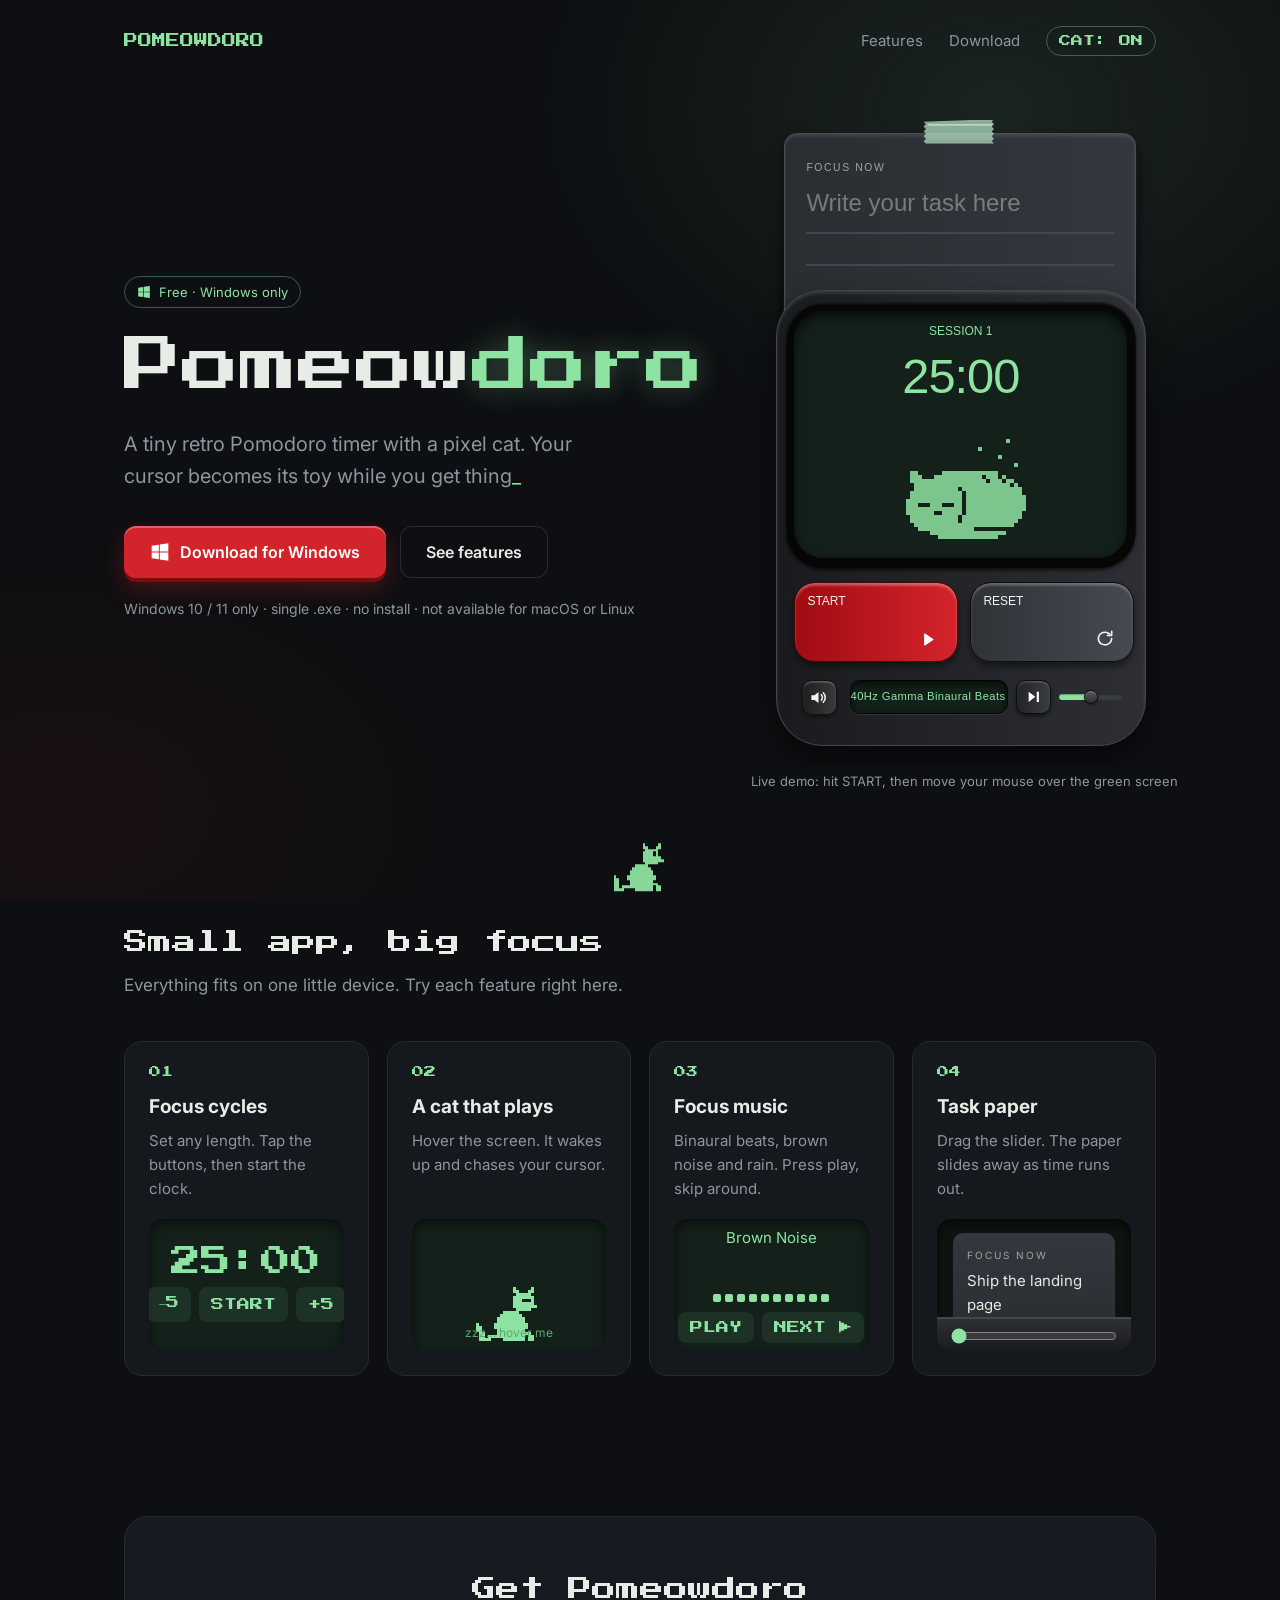
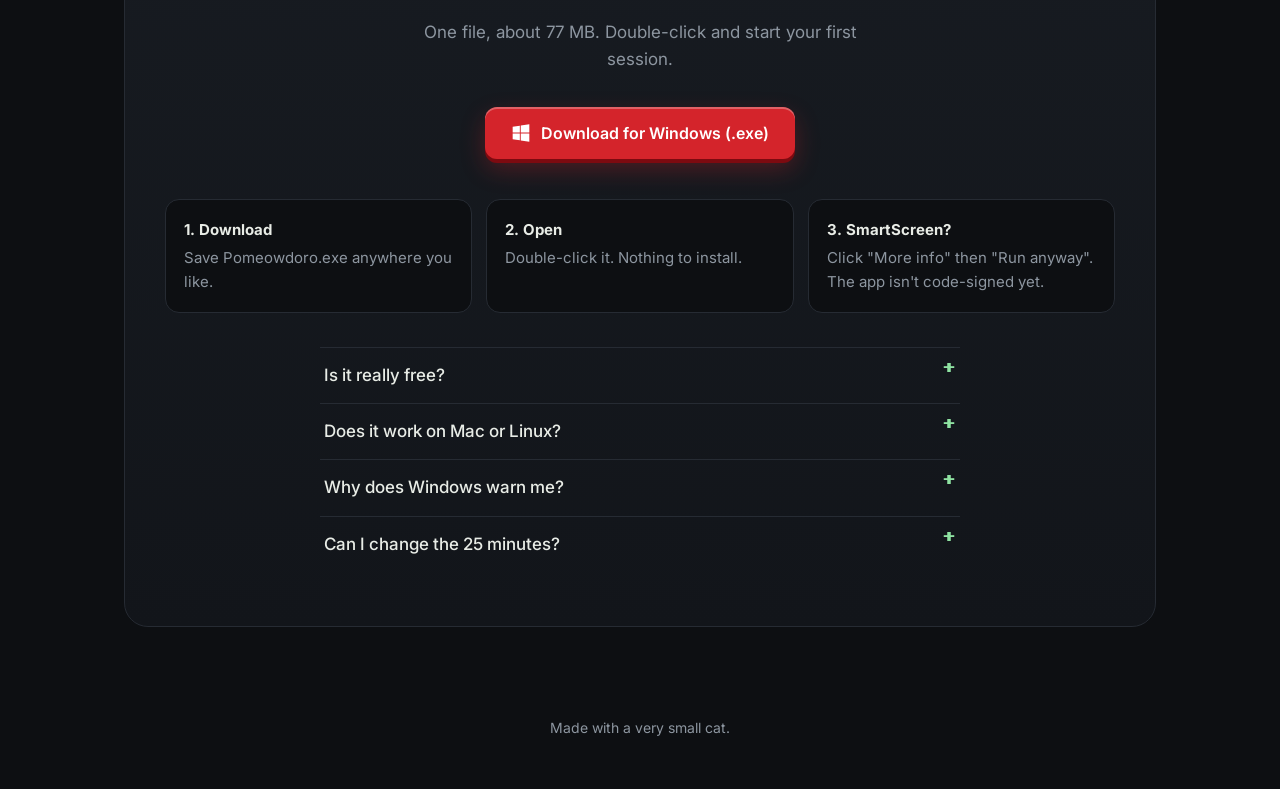
==== index.html @ b4905850 "Link download to GitHub Release, update music copy Co-Authored-By: Claude Sonnet 5.5 <noreply@anthro" ====
<!doctype html>
<html lang="en"><head>
<meta charset="utf-8">
<meta name="viewport" content="width=device-width,initial-scale=1">
<title>Pomeowdoro — a Pomodoro timer with a cat</title>
<meta name="description" content="Pomeowdoro is a tiny retro Pomodoro timer for Windows. A pixel cat chases your cursor while you focus.">
<link rel="preconnect" href="https://fonts.googleapis.com">
<link href="https://fonts.googleapis.com/css2?family=Inter:wght@400;500;600&family=Press+Start+2P&display=swap" rel="stylesheet">
<style>
:root{--bg:#0d0f12;--card:#15181d;--line:#262b33;--g:#8fe3a2;--red:#d4242b;--ink:#e8ece6;--mute:#8d96a0;--lcd:#14211a}
*{box-sizing:border-box;margin:0}
html{scroll-behavior:smooth}
body{background:var(--bg);color:var(--ink);font-family:Inter,system-ui,sans-serif;font-size:17px;line-height:1.6;overflow-x:hidden}
body::before{content:"";position:fixed;inset:0;z-index:-1;background:radial-gradient(700px 500px at 78% 12%,rgba(143,227,162,.10),transparent 70%),radial-gradient(600px 400px at 5% 90%,rgba(212,36,43,.07),transparent 70%)}
.wrap{max-width:1080px;margin:0 auto;padding:0 24px}
nav{display:flex;justify-content:space-between;align-items:center;padding:26px 0}
nav .logo{font:14px 'Press Start 2P';color:var(--g);text-decoration:none}
nav .r{display:flex;align-items:center;gap:26px}
nav a:not(.logo){color:var(--mute);text-decoration:none;font-size:15px}
nav a:not(.logo):hover{color:var(--ink)}
.toggle{font:12px 'Press Start 2P';color:var(--g);background:transparent;border:1px solid rgba(143,227,162,.35);border-radius:99px;padding:8px 12px;cursor:pointer}
.toggle.off{color:var(--mute);border-color:var(--line)}
.btn{position:relative;display:inline-flex;align-items:center;gap:10px;font:600 16px Inter;color:#fff;background:var(--red);padding:16px 26px;border-radius:12px;text-decoration:none;border:0;cursor:pointer;box-shadow:inset 0 2px 0 rgba(255,255,255,.28),0 4px 0 #7d0a10,0 10px 24px rgba(212,36,43,.3);transition:transform .1s,box-shadow .1s}
.btn:hover{transform:translateY(-2px)}
.btn:active{transform:translateY(3px);box-shadow:inset 0 2px 0 rgba(255,255,255,.28),0 1px 0 #7d0a10}
.btn.ghost{background:transparent;color:var(--ink);box-shadow:inset 0 0 0 1px var(--line)}
.win{flex:none}
/* hero */
.hero{display:grid;grid-template-columns:1fr auto;gap:40px;align-items:center;padding:30px 0 70px}
.tag{display:inline-flex;align-items:center;gap:8px;font-size:13px;color:var(--g);border:1px solid rgba(143,227,162,.35);padding:5px 12px;border-radius:99px;margin-bottom:24px}
h1{font:clamp(30px,5.4vw,58px)/1.2 'Press Start 2P';color:var(--ink)}
h1 em{font-style:normal;color:var(--g);text-shadow:0 0 28px rgba(143,227,162,.35)}
.type::after{content:"_";color:var(--g);animation:bl 1s steps(2) infinite}
@keyframes bl{50%{opacity:0}}
.lead{margin:26px 0 34px;color:var(--mute);font-size:20px;max-width:470px}
.cta{display:flex;gap:14px;flex-wrap:wrap}
.small{margin-top:20px;color:var(--mute);font-size:14px}
.demo{position:relative}
.demo iframe{display:block;border:0;width:440px;height:672px;background:transparent}
.hint{position:absolute;left:0;right:0;bottom:-8px;text-align:center;font-size:13px;color:var(--mute)}
/* sections */
section{padding:70px 0}
h2{font:clamp(18px,3vw,24px)/1.5 'Press Start 2P';margin-bottom:12px}
.sec-sub{color:var(--mute);margin-bottom:42px;max-width:540px}
.grid{display:grid;grid-template-columns:repeat(auto-fit,minmax(240px,1fr));gap:18px}
.card{background:var(--card);border:1px solid var(--line);border-radius:18px;padding:24px;display:flex;flex-direction:column;transition:border-color .2s,transform .2s}
.card:hover{border-color:rgba(143,227,162,.45);transform:translateY(-4px)}
.card .n{font:12px 'Press Start 2P';color:var(--g);margin-bottom:14px;display:block}
.card h3{font-size:19px;margin-bottom:6px}
.card p{color:var(--mute);font-size:15px;margin-bottom:18px}
.mini{margin-top:auto;background:var(--lcd);border-radius:14px;box-shadow:inset 0 4px 12px rgba(0,0,0,.6);position:relative;overflow:hidden;height:132px;color:var(--g);user-select:none}
.mini .c{position:absolute;inset:0;display:flex;flex-direction:column;align-items:center;justify-content:center;gap:10px}
.tm{font:30px 'Press Start 2P'}
.row{display:flex;gap:8px}
.mb{font:13px 'Press Start 2P';color:var(--g);background:#1d3126;border:0;border-radius:8px;padding:9px 12px;cursor:pointer}
.mb:hover{background:#27422f}.mb:active{transform:translateY(2px)}
.mini canvas{position:absolute;left:0;top:0;image-rendering:pixelated;pointer-events:none}
.mini .ball{position:absolute;width:10px;height:10px;border-radius:50%;background:radial-gradient(circle at 35% 30%,#e4ffe9,#8fe3a2 60%);box-shadow:0 0 8px rgba(143,227,162,.7);pointer-events:none;opacity:0;transition:opacity .2s}
.hover-note{position:absolute;bottom:8px;width:100%;text-align:center;font-size:12px;color:#5aa874;pointer-events:none}
.eq{display:flex;gap:4px;align-items:flex-end;height:42px}
.eq i{width:8px;background:var(--g);height:8px;border-radius:2px}
.playing .eq i{animation:eq .8s ease-in-out infinite alternate}
.eq i:nth-child(2n){animation-duration:.6s}.eq i:nth-child(3n){animation-duration:1s}.eq i:nth-child(5n){animation-duration:.5s}
@keyframes eq{to{height:42px}}
.song{font-size:15px;max-width:90%;white-space:nowrap;overflow:hidden;text-overflow:ellipsis}
.paperbox{background:#0f1311}
.sheet{position:absolute;left:16px;right:16px;top:14px;height:100px;background:linear-gradient(#34383e,#2a2e33);border-radius:10px;padding:14px;color:#e3eadf;font-size:15px;transition:transform .15s linear}
.sheet small{display:block;color:#9aa69c;letter-spacing:2px;font-size:10px;margin-bottom:6px}
.slot{position:absolute;left:0;right:0;bottom:0;height:34px;background:linear-gradient(#2d2f34,#1a1b1e);border-top:2px solid #44474d}
.slot input{position:absolute;left:14px;right:14px;top:9px;width:calc(100% - 28px);accent-color:var(--g)}
/* download */
.dl{background:linear-gradient(180deg,#171b21,#12151a);border:1px solid var(--line);border-radius:24px;padding:54px 40px;text-align:center}
.dl p.s{color:var(--mute);margin:12px auto 34px;max-width:480px}
.steps{display:grid;grid-template-columns:repeat(auto-fit,minmax(190px,1fr));gap:14px;margin-top:40px;text-align:left}
.steps div{background:var(--bg);border:1px solid var(--line);border-radius:14px;padding:18px;font-size:15px;color:var(--mute)}
.steps b{display:block;color:var(--ink);font-size:15px;margin-bottom:4px}
.faq{margin:34px auto 0;max-width:640px;text-align:left}
.faq details{border-top:1px solid var(--line);padding:14px 4px}
.faq summary{cursor:pointer;font-weight:500;list-style:none;display:flex;justify-content:space-between}
.faq summary::after{content:"+";color:var(--g);font:14px 'Press Start 2P'}
.faq details[open] summary::after{content:"–"}
.faq p{color:var(--mute);margin-top:10px;font-size:15px}
footer{text-align:center;color:var(--mute);font-size:14px;padding:20px 0 50px}
/* page cat + toast + confetti */
#pagecat{position:fixed;left:0;top:0;pointer-events:none;image-rendering:pixelated;z-index:40;opacity:.95;will-change:transform}
#ptr{position:fixed;left:0;top:0;width:12px;height:12px;border-radius:50%;pointer-events:none;z-index:41;background:radial-gradient(circle at 35% 30%,#e4ffe9,#8fe3a2 60%);box-shadow:0 0 12px rgba(143,227,162,.8);opacity:0;transition:opacity .2s;will-change:transform}
.pf{position:fixed;width:8px;height:8px;pointer-events:none;z-index:60;animation:pf .9s ease-out forwards}
@keyframes pf{to{transform:translate(var(--dx),var(--dy)) rotate(180deg);opacity:0}}
#toast{position:fixed;left:50%;bottom:28px;transform:translate(-50%,30px);background:#1d3126;color:var(--g);border:1px solid rgba(143,227,162,.4);padding:12px 18px;border-radius:12px;font-size:14px;opacity:0;transition:.3s;z-index:70;pointer-events:none;max-width:90vw;text-align:center}
#toast.on{opacity:1;transform:translate(-50%,0)}
/* reveal */
.rv{opacity:0;transform:translateY(28px);transition:opacity .6s,transform .6s}.rv.in{opacity:1;transform:none}
@media(max-width:900px){.hero{grid-template-columns:1fr;text-align:center}.lead{margin-left:auto;margin-right:auto}.cta{justify-content:center}.demo{margin:0 auto}nav a:not(.logo){display:none}}
@media(max-width:480px){.demo iframe{width:340px;height:520px}}
@media(prefers-reduced-motion:reduce){.rv{opacity:1;transform:none;transition:none}}
</style></head>
<body>
<canvas id="pagecat" width="320" height="220"></canvas><div id="ptr"></div><div id="toast"></div>
<div class="wrap">
  <nav><a class="logo" href="#">POMEOWDORO</a>
    <div class="r"><a href="#features">Features</a><a href="#download">Download</a><button class="toggle" id="cattoggle" title="Toggle the cat that follows your mouse">CAT: ON</button></div></nav>

  <!-- 1. HERO -->
  <header class="hero">
    <div>
      <span class="tag"><svg class="win" viewBox="0 0 24 24" width="14" height="14" fill="currentColor"><path d="M2 4.5l8.6-1.2v8.1H2zM11.7 3.1L22 1.6v9.8H11.7zM2 12.6h8.6v8.1L2 19.5zM11.7 12.6H22v9.8l-10.3-1.4z"/></svg> Free · Windows only</span>
      <h1>Pomeow<em>doro</em></h1>
      <p class="lead"><span id="typed" class="type"></span></p>
      <div class="cta">
        <a class="btn dlbtn" href="https://github.com/mmonzera/pomeowdoro-landing/releases/latest/download/Pomeowdoro.exe"><svg class="win" viewBox="0 0 24 24" width="20" height="20" fill="currentColor"><path d="M2 4.5l8.6-1.2v8.1H2zM11.7 3.1L22 1.6v9.8H11.7zM2 12.6h8.6v8.1L2 19.5zM11.7 12.6H22v9.8l-10.3-1.4z"/></svg> Download for Windows</a>
        <a class="btn ghost" href="#features">See features</a>
      </div>
      <p class="small">Windows 10 / 11 only · single .exe · no install · not available for macOS or Linux</p>
    </div>
    <div class="demo">
      <iframe id="demo" src="demo/app.html?z=.8" title="Pomeowdoro live demo" scrolling="no"></iframe>
      <div class="hint">Live demo: hit START, then move your mouse over the green screen</div>
    </div>
  </header>

  <!-- 2. FEATURES (each card is playable) -->
  <section id="features">
    <h2 class="rv">Small app, big focus</h2>
    <p class="sec-sub rv">Everything fits on one little device. Try each feature right here.</p>
    <div class="grid">
      <div class="card rv"><span class="n">01</span><h3>Focus cycles</h3><p>Set any length. Tap the buttons, then start the clock.</p>
        <div class="mini"><div class="c">
          <div class="tm" id="m1">25:00</div>
          <div class="row"><button class="mb" id="m1minus">−5</button><button class="mb" id="m1go">START</button><button class="mb" id="m1plus">+5</button></div>
        </div></div></div>
      <div class="card rv"><span class="n">02</span><h3>A cat that plays</h3><p>Hover the screen. It wakes up and chases your cursor.</p>
        <div class="mini" id="m2"><canvas id="m2cat" width="320" height="220"></canvas><div class="ball" id="m2ball"></div><div class="hover-note" id="m2note">zzz… hover me</div></div></div>
      <div class="card rv"><span class="n">03</span><h3>Focus music</h3><p>Binaural beats, brown noise and rain. Press play, skip around.</p>
        <div class="mini" id="m3"><div class="c">
          <div class="song" id="m3song">Brown Noise</div>
          <div class="eq"><i></i><i></i><i></i><i></i><i></i><i></i><i></i><i></i><i></i><i></i></div>
          <div class="row"><button class="mb" id="m3play">PLAY</button><button class="mb" id="m3next">NEXT ▶</button></div>
        </div></div></div>
      <div class="card rv"><span class="n">04</span><h3>Task paper</h3><p>Drag the slider. The paper slides away as time runs out.</p>
        <div class="mini paperbox"><div class="sheet" id="sheet"><small>FOCUS NOW</small>Ship the landing page</div><div class="slot"><input type="range" id="m4" min="0" max="100" value="0"></div></div></div>
    </div>
  </section>

  <!-- 3. DOWNLOAD -->
  <section id="download">
    <div class="dl rv">
      <h2>Get Pomeowdoro</h2>
      <p class="s">One file, about 77 MB. Double-click and start your first session.</p>
      <a class="btn dlbtn" href="https://github.com/mmonzera/pomeowdoro-landing/releases/latest/download/Pomeowdoro.exe"><svg class="win" viewBox="0 0 24 24" width="20" height="20" fill="currentColor"><path d="M2 4.5l8.6-1.2v8.1H2zM11.7 3.1L22 1.6v9.8H11.7zM2 12.6h8.6v8.1L2 19.5zM11.7 12.6H22v9.8l-10.3-1.4z"/></svg> Download for Windows (.exe)</a>
      <div class="steps">
        <div><b>1. Download</b>Save Pomeowdoro.exe anywhere you like.</div>
        <div><b>2. Open</b>Double-click it. Nothing to install.</div>
        <div><b>3. SmartScreen?</b>Click "More info" then "Run anyway". The app isn't code-signed yet.</div>
      </div>
      <div class="faq">
        <details><summary>Is it really free?</summary><p>Yes. No account, no ads, no tracking. Your settings are stored on your own computer.</p></details>
        <details><summary>Does it work on Mac or Linux?</summary><p>Not yet. Pomeowdoro is a Windows 10 / 11 app for now.</p></details>
        <details><summary>Why does Windows warn me?</summary><p>The app is new and not code-signed, so SmartScreen shows a warning. Choose "More info", then "Run anyway".</p></details>
        <details><summary>Can I change the 25 minutes?</summary><p>Yes. Click the big digits on the screen while the timer is stopped and type any length, like 30 or 12:30.</p></details>
      </div>
    </div>
  </section>
  <footer>Made with a very small cat.</footer>
</div>

<script src="sprites.js"></script>
<script>
const $=id=>document.getElementById(id);
const reduce=matchMedia('(prefers-reduced-motion:reduce)').matches;

/* ---------- reusable pixel cat that chases a target ---------- */
function chaser(cv,{w=96,bounds,offset=[0,0],sleepy=true,speed=220}){
  const cx=cv.getContext('2d'),h=w*220/320;
  cv.style.width=w+'px';cv.style.height=h+'px';
  let b=bounds(),pos={x:b.w/2-w/2,y:b.h-h-4},home={...pos},tgt=null,face=1,dist=0,last=0,key='',st=sleepy?'sleep':'idle',stT=0,leaveAt=0;
  const draw=(p,o)=>{const k=p+JSON.stringify(o);if(k!==key){key=k;paintGrid(cx,poseGrid(p,o))}};
  function loop(t){
    const dt=Math.min(.05,(t-last)/1000||0);last=t;b=bounds();
    if(st==='sleep'){draw('sit',{eyes:'closed'});face=1;if(tgt){st='wake';stT=t}}
    else if(st==='wake'){const e=t-stT;draw(e<500?'sit':'stretch',{eyes:e<250?'closed':'open'});if(e>1000)st='idle'}
    else{
      let goal=null;
      if(tgt)goal={x:tgt.x+offset[0]-w/2,y:tgt.y+offset[1]-h*.62};
      else if(sleepy&&t-leaveAt>1400)goal={...home};
      if(goal){
        goal.x=Math.max(0,Math.min(b.w-w,goal.x));goal.y=Math.max(0,Math.min(b.h-h,goal.y));
        const dx=goal.x-pos.x,dy=goal.y-pos.y,d=Math.hypot(dx,dy);
        if(Math.abs(dx)>4)face=dx>0?1:-1;
        if(d>(tgt?w*.28:3)){const s=Math.min(d,Math.min(speed,d*4+30)*dt);pos.x+=dx/d*s;pos.y+=dy/d*s;dist+=s;draw('run',{frame:Math.floor(dist/(w/12))%4})}
        else if(!tgt&&sleepy){st='sleep'}
        else draw('sit',{eyes:'open',wag:Math.floor(t/350)%2});
      }else draw('sit',{eyes:'open',wag:Math.floor(t/350)%2});
    }
    cv.style.transform=`translate(${pos.x}px,${pos.y}px) scaleX(${face})`;
    requestAnimationFrame(loop);
  }
  requestAnimationFrame(loop);
  return{set:p=>{tgt=p;if(!p)leaveAt=performance.now()},awake:()=>st!=='sleep'};
}

/* ---------- typed tagline ---------- */
(function(){
  const txt='A tiny retro Pomodoro timer with a pixel cat. Your cursor becomes its toy while you get things done.',el=$('typed');
  if(reduce){el.textContent=txt;el.classList.remove('type');return}
  let i=0;(function n(){el.textContent=txt.slice(0,++i);if(i<txt.length)setTimeout(n,22);else setTimeout(()=>el.classList.remove('type'),1500)})();
})();

/* ---------- cat that follows the page cursor ---------- */
const pc=$('pagecat'),ptr=$('ptr');
let pageCat=null,catOn=!reduce;
if(catOn){
  pageCat=chaser(pc,{w:84,bounds:()=>({w:innerWidth,h:innerHeight}),offset:[-56,16],sleepy:false,speed:260});
}
function applyCat(){pc.style.display=catOn?'block':'none';ptr.style.display=catOn?'block':'none';$('cattoggle').textContent='CAT: '+(catOn?'ON':'OFF');$('cattoggle').classList.toggle('off',!catOn)}
$('cattoggle').onclick=()=>{catOn=!catOn;if(catOn&&!pageCat)pageCat=chaser(pc,{w:84,bounds:()=>({w:innerWidth,h:innerHeight}),offset:[-56,16],sleepy:false,speed:260});applyCat()};
applyCat();
let px=0,py=0,sx=0,sy=0;
addEventListener('mousemove',e=>{px=e.clientX;py=e.clientY;ptr.style.opacity=1;if(pageCat)pageCat.set({x:px,y:py})});
document.addEventListener('mouseleave',()=>{ptr.style.opacity=0});
(function f(){sx+=(px-sx)*.35;sy+=(py-sy)*.35;ptr.style.transform=`translate(${sx-6}px,${sy-6}px)`;requestAnimationFrame(f)})();

/* ---------- toast + confetti ---------- */
let tt;function toast(m){const t=$('toast');t.textContent=m;t.classList.add('on');clearTimeout(tt);tt=setTimeout(()=>t.classList.remove('on'),4200)}
function burst(x,y){
  if(reduce)return;
  for(let i=0;i<16;i++){const d=document.createElement('i');d.className='pf';d.style.left=x+'px';d.style.top=y+'px';
    d.style.background=['#8fe3a2','#d4242b','#e8ece6'][i%3];
    d.style.setProperty('--dx',(Math.random()*240-120)+'px');d.style.setProperty('--dy',(Math.random()*-160-20)+'px');
    document.body.appendChild(d);setTimeout(()=>d.remove(),1000)}
}
document.querySelectorAll('.dlbtn').forEach(b=>b.addEventListener('click',e=>{
  burst(e.clientX,e.clientY);toast('Downloading Pomeowdoro.exe — if Windows warns you, click "More info" then "Run anyway".');
}));

/* ---------- card 01: mini timer ---------- */
(function(){
  let mins=25,left=1500,run=null;const el=$('m1');
  const fmt=s=>String(Math.floor(s/60)).padStart(2,'0')+':'+String(s%60).padStart(2,'0');
  const show=()=>el.textContent=fmt(left);
  $('m1minus').onclick=()=>{if(run)return;mins=Math.max(5,mins-5);left=mins*60;show()};
  $('m1plus').onclick=()=>{if(run)return;mins=Math.min(90,mins+5);left=mins*60;show()};
  $('m1go').onclick=()=>{
    if(run){clearInterval(run);run=null;$('m1go').textContent='START';return}
    $('m1go').textContent='PAUSE';run=setInterval(()=>{left=left<=0?mins*60:left-1;show()},1000);
  };
})();

/* ---------- card 02: mini cat playground ---------- */
(function(){
  const box=$('m2'),ball=$('m2ball'),note=$('m2note');
  const c=chaser($('m2cat'),{w:96,bounds:()=>({w:box.clientWidth,h:box.clientHeight}),offset:[0,0],sleepy:true,speed:200});
  box.addEventListener('mousemove',e=>{const r=box.getBoundingClientRect(),x=e.clientX-r.left,y=e.clientY-r.top;
    c.set({x,y});ball.style.opacity=1;ball.style.transform=`translate(${x-5}px,${y-5}px)`;note.style.opacity=0});
  box.addEventListener('mouseleave',()=>{c.set(null);ball.style.opacity=0;note.style.opacity=1});
})();

/* ---------- card 03: mini player ---------- */
(function(){
  const names=['Brown Noise','40Hz Gamma Binaural Beats','Rain Noise'];let i=0;
  const box=$('m3');
  $('m3play').onclick=()=>{const on=box.classList.toggle('playing');$('m3play').textContent=on?'PAUSE':'PLAY'};
  $('m3next').onclick=()=>{i=(i+1)%names.length;$('m3song').textContent=names[i]};
})();

/* ---------- card 04: paper slides away ---------- */
$('m4').oninput=e=>{$('sheet').style.transform=`translateY(${e.target.value*1.1}px)`};

/* ---------- reveal on scroll ---------- */
const io=new IntersectionObserver(es=>es.forEach(x=>{if(x.isIntersecting){x.target.classList.add('in');io.unobserve(x.target)}}),{threshold:.15});
document.querySelectorAll('.rv').forEach((e,i)=>{e.style.transitionDelay=(i%4)*70+'ms';io.observe(e)});
</script>
</body></html>
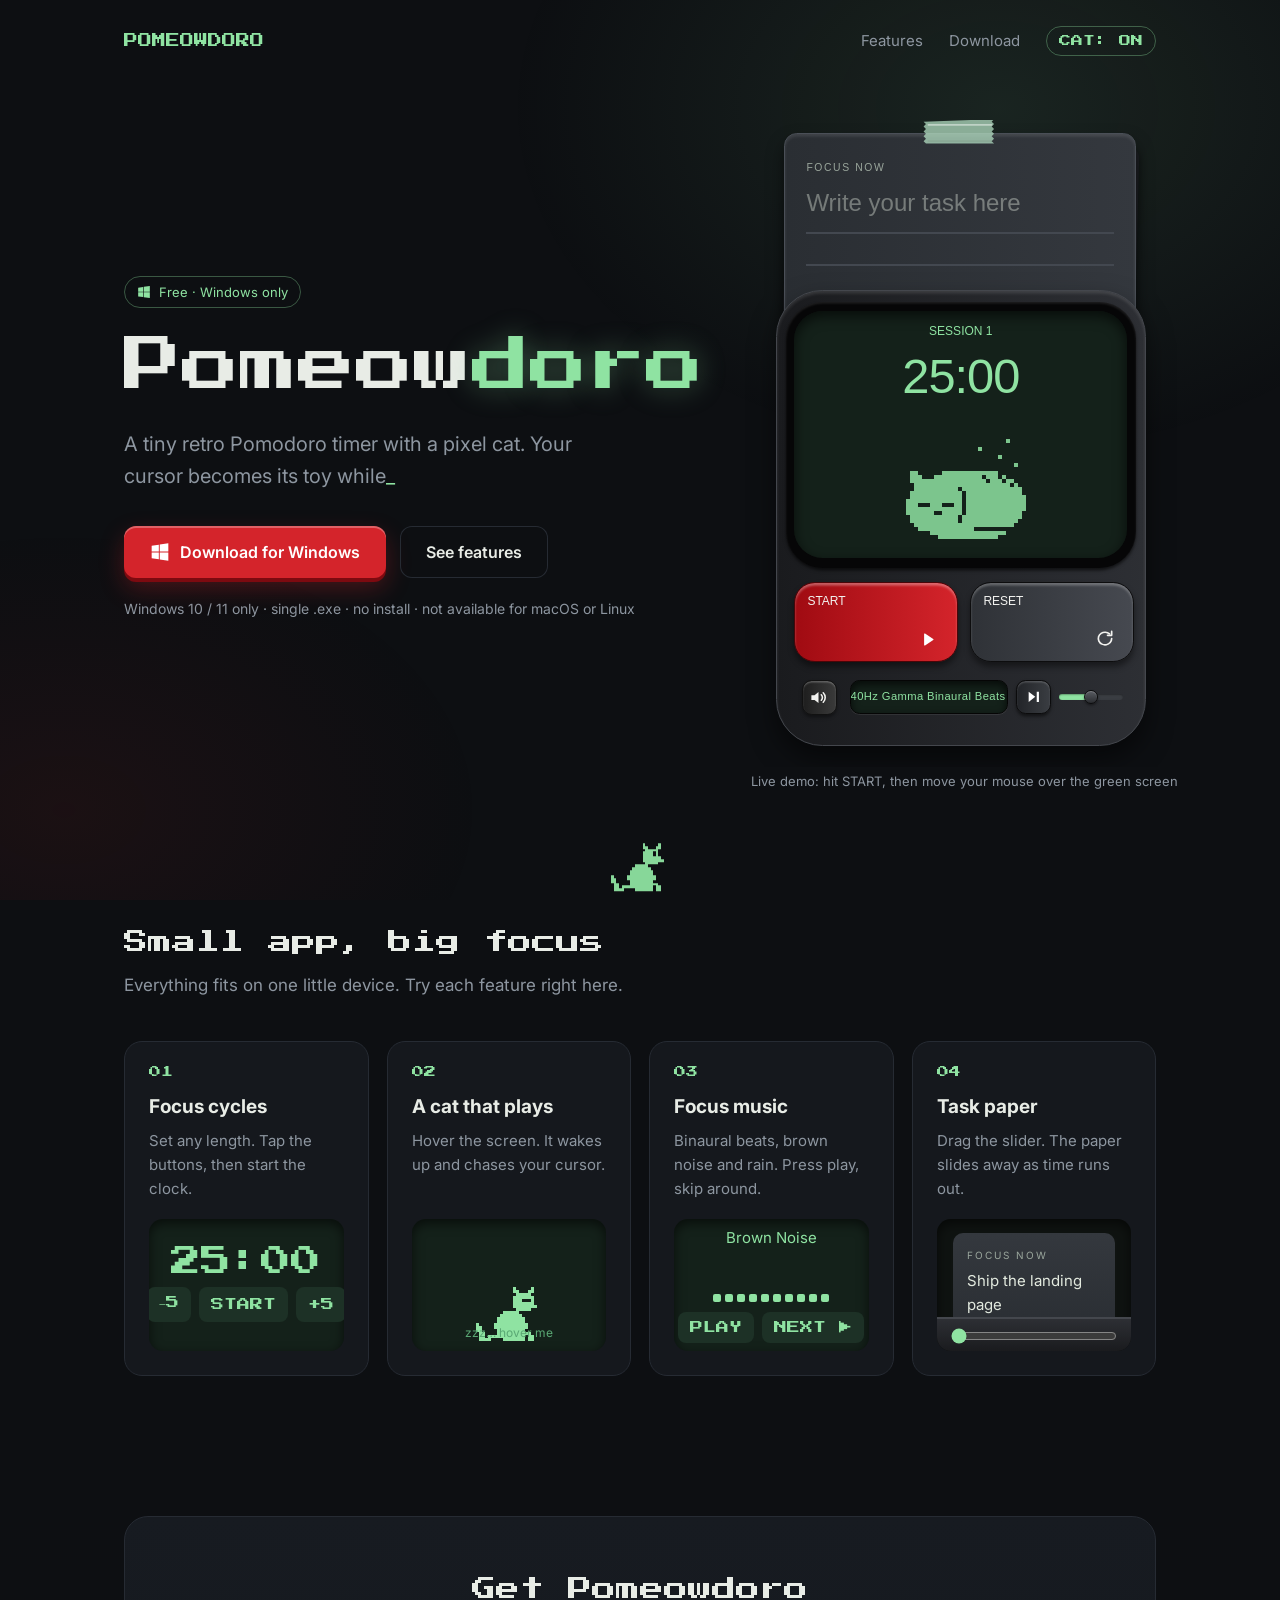
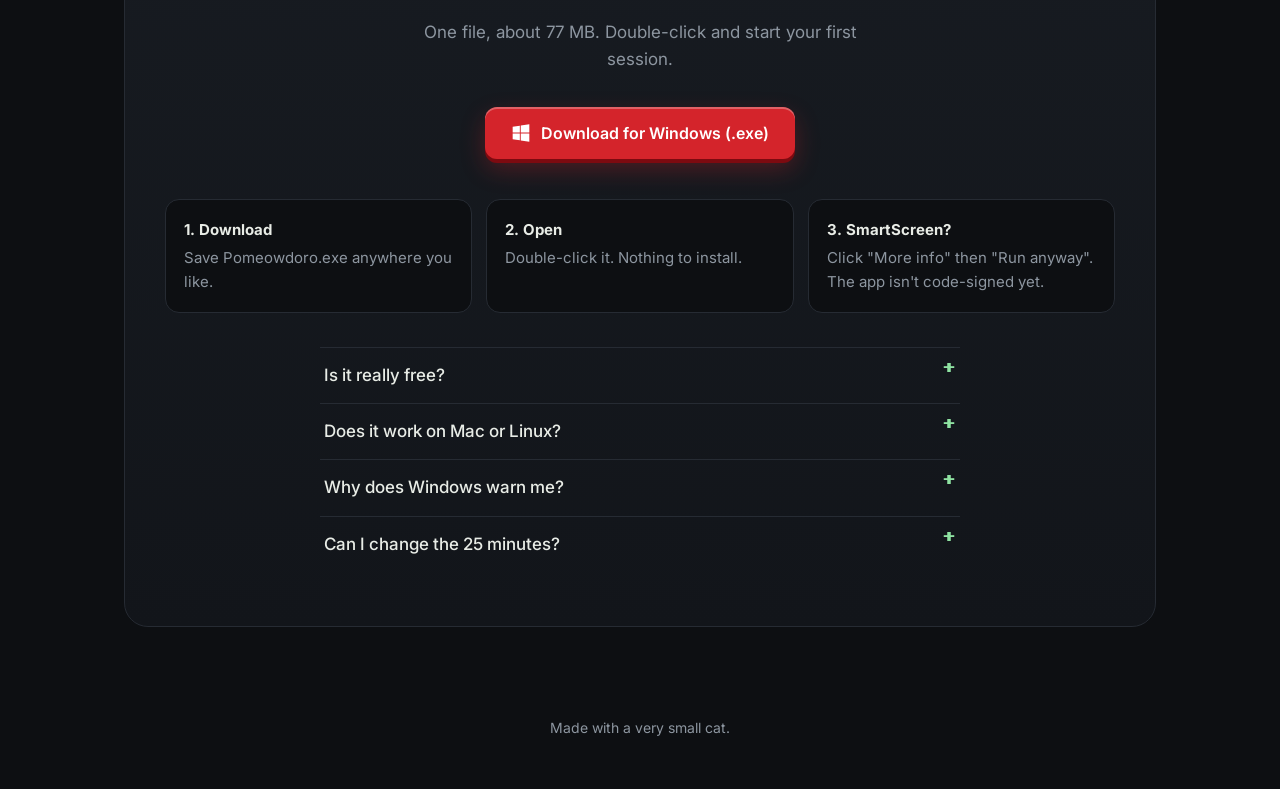
==== commit e394ccce: "Add cat favicon Co-Authored-By: Claude Sonnet 5.5 <noreply@anthropic.com>" ====
--- a/index.html
+++ b/index.html
@@ -4,6 +4,8 @@
 <meta name="viewport" content="width=device-width,initial-scale=1">
 <title>Pomeowdoro — a Pomodoro timer with a cat</title>
 <meta name="description" content="Pomeowdoro is a tiny retro Pomodoro timer for Windows. A pixel cat chases your cursor while you focus.">
+<link rel="icon" type="image/png" href="favicon.png">
+<link rel="apple-touch-icon" href="apple-touch-icon.png">
 <link rel="preconnect" href="https://fonts.googleapis.com">
 <link href="https://fonts.googleapis.com/css2?family=Inter:wght@400;500;600&family=Press+Start+2P&display=swap" rel="stylesheet">
 <style>
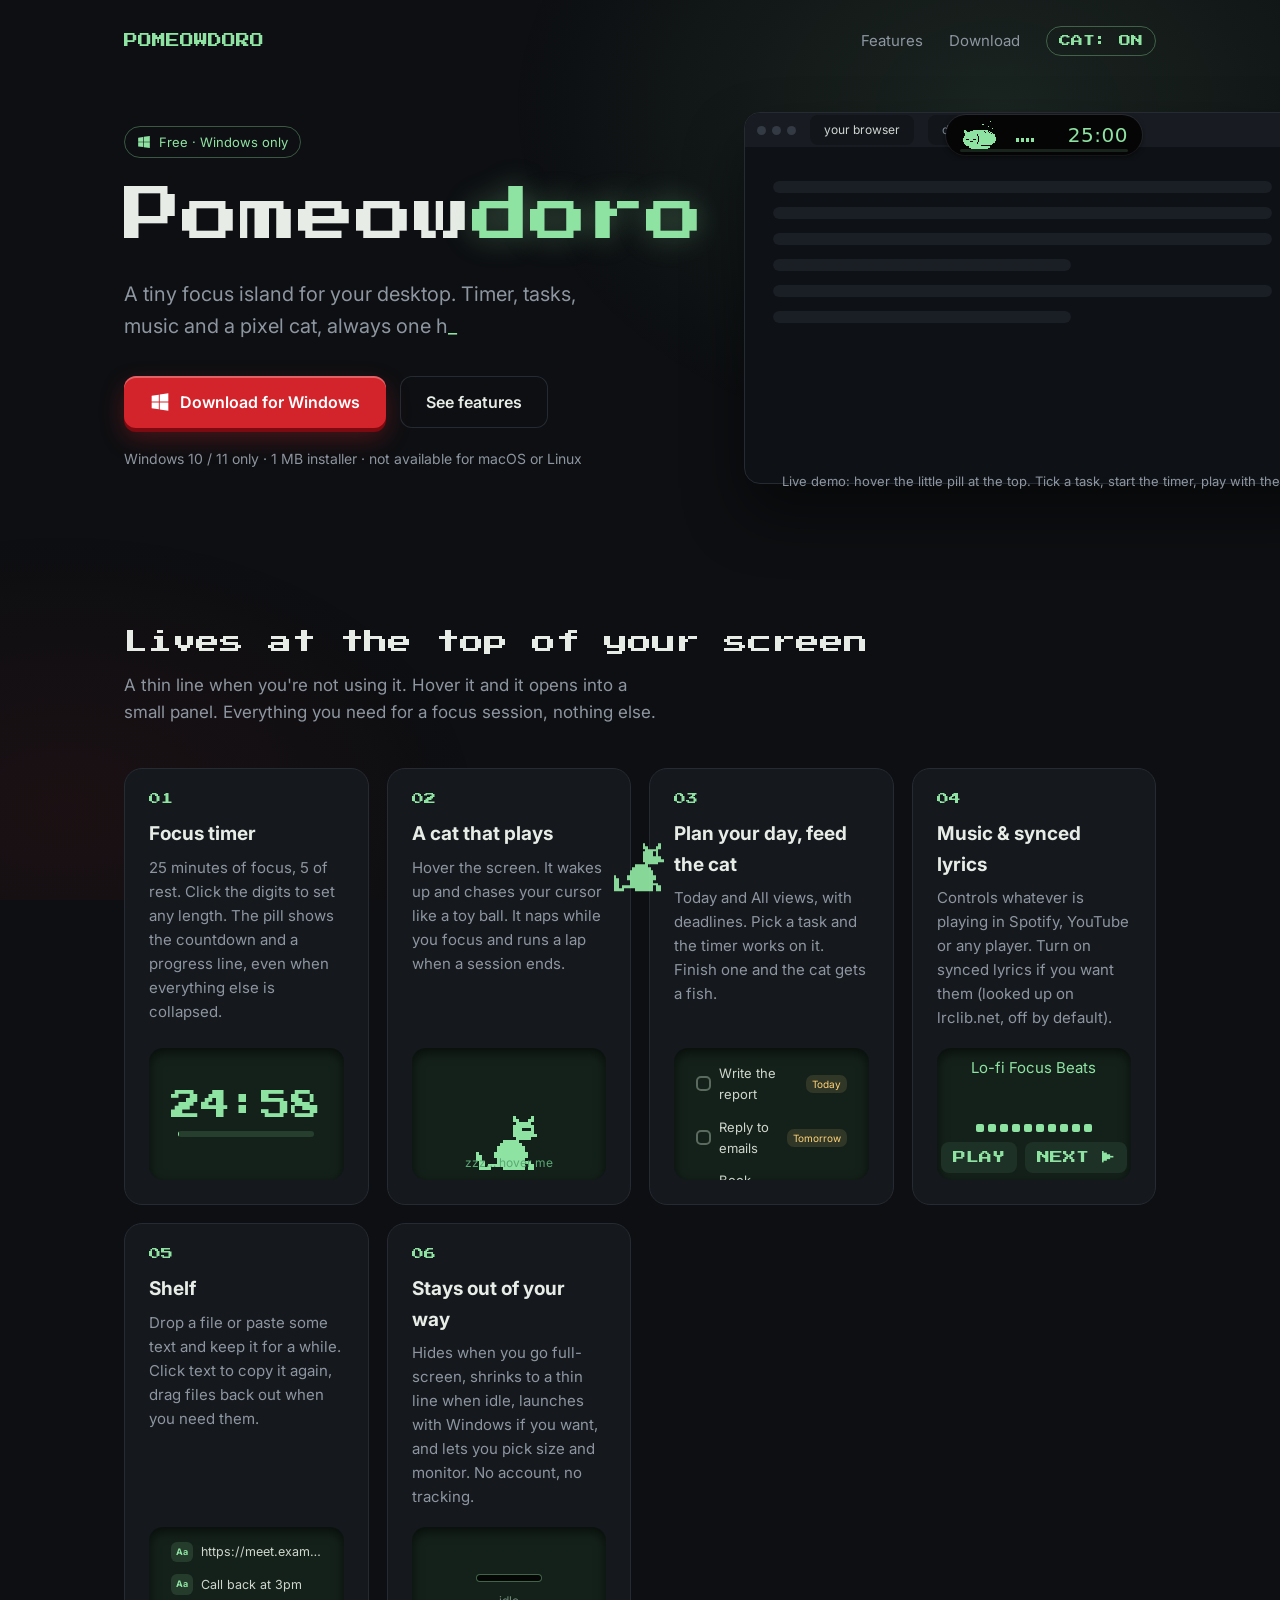
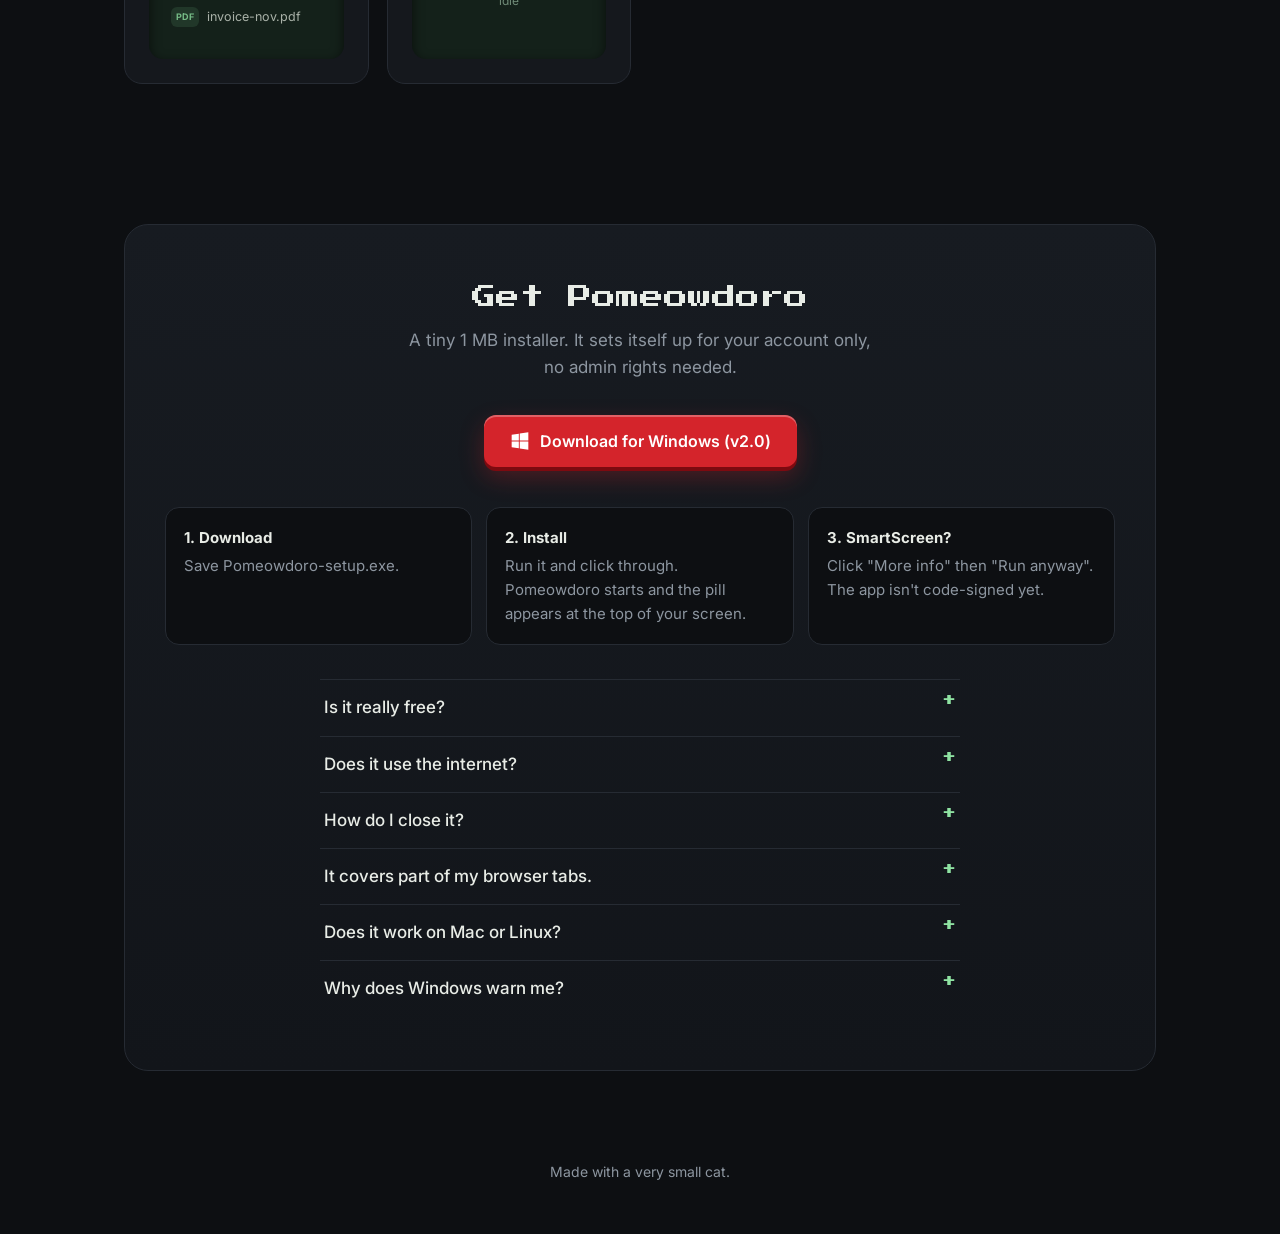
==== commit c840a289: "Landing page for Pomeowdoro 2.0 (focus island) - Hero: live demo runs the real island UI (Tauri API " ====
--- a/index.html
+++ b/index.html
@@ -2,8 +2,8 @@
 <html lang="en"><head>
 <meta charset="utf-8">
 <meta name="viewport" content="width=device-width,initial-scale=1">
-<title>Pomeowdoro — a Pomodoro timer with a cat</title>
-<meta name="description" content="Pomeowdoro is a tiny retro Pomodoro timer for Windows. A pixel cat chases your cursor while you focus.">
+<title>Pomeowdoro — a focus island with a pixel cat</title>
+<meta name="description" content="Pomeowdoro is a focus island for Windows: a Pomodoro timer, tasks, music controls and a pixel cat that lives at the top of your screen.">
 <link rel="icon" type="image/png" href="favicon.png">
 <link rel="apple-touch-icon" href="apple-touch-icon.png">
 <link rel="preconnect" href="https://fonts.googleapis.com">
@@ -95,6 +95,36 @@
 @media(max-width:900px){.hero{grid-template-columns:1fr;text-align:center}.lead{margin-left:auto;margin-right:auto}.cta{justify-content:center}.demo{margin:0 auto}nav a:not(.logo){display:none}}
 @media(max-width:480px){.demo iframe{width:340px;height:520px}}
 @media(prefers-reduced-motion:reduce){.rv{opacity:1;transform:none;transition:none}}
+/* ---- 2.0 demo + cards ---- */
+.demo .screen{position:relative;width:600px;height:372px;border-radius:16px;background:#0e1115;border:1px solid var(--line);overflow:hidden;box-shadow:0 30px 60px rgba(0,0,0,.45)}
+.screen .tabs{height:34px;background:#181b21;display:flex;align-items:center;gap:6px;padding:0 12px}
+.screen .tabs i{width:9px;height:9px;border-radius:50%;background:#333a44}
+.screen .tab{margin-left:8px;font-size:12px;color:#7d8793;background:#12151a;padding:5px 14px;border-radius:8px}
+.screen .tab.on{color:#cfd6d0}
+.screen .page{padding:34px 28px;display:flex;flex-direction:column;gap:14px}
+.screen .page b{height:12px;border-radius:6px;background:#1a1e25;width:92%}
+.screen .page b.s{width:55%}
+.demo iframe{position:absolute;top:0;left:50%;transform:translateX(-50%);width:204px;height:48px;border:0;background:transparent}
+.mini .pbar{width:70%;height:6px;background:rgba(143,227,162,.15);border-radius:3px;overflow:hidden}
+.mini .pbar i{display:block;height:100%;width:0;background:var(--g);transition:width 1s linear}
+.trow{display:flex;align-items:center;gap:8px;font-size:13px;color:#cfd6cc;cursor:pointer;padding:3px 4px;border-radius:8px}
+.trow:hover{background:rgba(255,255,255,.06)}
+.trow .chk{width:15px;height:15px;border-radius:5px;border:2px solid #5a6a5e;flex:none}
+.trow.done .chk{background:var(--g);border-color:var(--g)}
+.trow.done span{text-decoration:line-through;opacity:.5}
+.trow em{margin-left:auto;font-style:normal;font-size:10px;background:rgba(255,211,122,.12);color:#ffd37a;border-radius:7px;padding:1px 6px}
+.trow em.od{color:#ff8a8a;background:rgba(255,100,100,.14)}
+.thanks{position:absolute;left:12px;right:12px;bottom:10px;text-align:center;background:rgba(143,227,162,.95);color:#10231a;border-radius:10px;padding:6px;font-size:13px;opacity:0;transition:.25s;pointer-events:none}
+.thanks.on{opacity:1}
+.snip{display:flex;align-items:center;gap:8px;font-size:12.5px;color:#cfd6cc;cursor:pointer;padding:3px 4px;border-radius:8px;white-space:nowrap;overflow:hidden}
+.snip:hover{background:rgba(255,255,255,.06)}
+.snip b{font-size:9px;background:rgba(143,227,162,.14);color:var(--g);border-radius:6px;padding:3px 5px;flex:none}
+.snip.file{cursor:default;opacity:.8}
+.snip span{overflow:hidden;text-overflow:ellipsis}
+.thin{width:64px;height:6px;border-radius:3px;background:#050506;box-shadow:0 0 0 1px rgba(143,227,162,.35);transition:all .25s}
+.mini .c:hover .thin{width:150px;height:30px;border-radius:15px}
+.small2{font-size:12px;color:#6f8a77}
+@media(max-width:700px){.demo .screen{zoom:.6}}
 </style></head>
 <body>
 <canvas id="pagecat" width="320" height="220"></canvas><div id="ptr"></div><div id="toast"></div>
@@ -109,56 +139,68 @@
       <h1>Pomeow<em>doro</em></h1>
       <p class="lead"><span id="typed" class="type"></span></p>
       <div class="cta">
-        <a class="btn dlbtn" href="https://github.com/mmonzera/pomeowdoro-landing/releases/latest/download/Pomeowdoro.exe"><svg class="win" viewBox="0 0 24 24" width="20" height="20" fill="currentColor"><path d="M2 4.5l8.6-1.2v8.1H2zM11.7 3.1L22 1.6v9.8H11.7zM2 12.6h8.6v8.1L2 19.5zM11.7 12.6H22v9.8l-10.3-1.4z"/></svg> Download for Windows</a>
+        <a class="btn dlbtn" href="https://github.com/mmonzera/pomeowdoro-landing/releases/latest/download/Pomeowdoro-setup.exe"><svg class="win" viewBox="0 0 24 24" width="20" height="20" fill="currentColor"><path d="M2 4.5l8.6-1.2v8.1H2zM11.7 3.1L22 1.6v9.8H11.7zM2 12.6h8.6v8.1L2 19.5zM11.7 12.6H22v9.8l-10.3-1.4z"/></svg> Download for Windows</a>
         <a class="btn ghost" href="#features">See features</a>
       </div>
-      <p class="small">Windows 10 / 11 only · single .exe · no install · not available for macOS or Linux</p>
+      <p class="small">Windows 10 / 11 only · 1 MB installer · not available for macOS or Linux</p>
     </div>
     <div class="demo">
-      <iframe id="demo" src="demo/app.html?z=.8" title="Pomeowdoro live demo" scrolling="no"></iframe>
-      <div class="hint">Live demo: hit START, then move your mouse over the green screen</div>
+      <div class="screen">
+        <div class="tabs"><i></i><i></i><i></i><span class="tab on">your browser</span><span class="tab">docs</span><span class="tab">mail</span></div>
+        <div class="page"><b></b><b></b><b></b><b class="s"></b><b></b><b class="s"></b></div>
+        <iframe id="demo" src="demo/app.html" title="Pomeowdoro live demo" scrolling="no"></iframe>
+      </div>
+      <div class="hint">Live demo: hover the little pill at the top. Tick a task, start the timer, play with the cat.</div>
     </div>
   </header>
 
   <!-- 2. FEATURES (each card is playable) -->
   <section id="features">
-    <h2 class="rv">Small app, big focus</h2>
-    <p class="sec-sub rv">Everything fits on one little device. Try each feature right here.</p>
+    <h2 class="rv">Lives at the top of your screen</h2>
+    <p class="sec-sub rv">A thin line when you're not using it. Hover it and it opens into a small panel. Everything you need for a focus session, nothing else.</p>
     <div class="grid">
-      <div class="card rv"><span class="n">01</span><h3>Focus cycles</h3><p>Set any length. Tap the buttons, then start the clock.</p>
-        <div class="mini"><div class="c">
-          <div class="tm" id="m1">25:00</div>
-          <div class="row"><button class="mb" id="m1minus">−5</button><button class="mb" id="m1go">START</button><button class="mb" id="m1plus">+5</button></div>
-        </div></div></div>
-      <div class="card rv"><span class="n">02</span><h3>A cat that plays</h3><p>Hover the screen. It wakes up and chases your cursor.</p>
+      <div class="card rv"><span class="n">01</span><h3>Focus timer</h3><p>25 minutes of focus, 5 of rest. Click the digits to set any length. The pill shows the countdown and a progress line, even when everything else is collapsed.</p>
+        <div class="mini"><div class="c"><div class="tm" id="m1">25:00</div><div class="pbar"><i id="m1bar"></i></div></div></div></div>
+      <div class="card rv"><span class="n">02</span><h3>A cat that plays</h3><p>Hover the screen. It wakes up and chases your cursor like a toy ball. It naps while you focus and runs a lap when a session ends.</p>
         <div class="mini" id="m2"><canvas id="m2cat" width="320" height="220"></canvas><div class="ball" id="m2ball"></div><div class="hover-note" id="m2note">zzz… hover me</div></div></div>
-      <div class="card rv"><span class="n">03</span><h3>Focus music</h3><p>Binaural beats, brown noise and rain. Press play, skip around.</p>
-        <div class="mini" id="m3"><div class="c">
-          <div class="song" id="m3song">Brown Noise</div>
+      <div class="card rv"><span class="n">03</span><h3>Plan your day, feed the cat</h3><p>Today and All views, with deadlines. Pick a task and the timer works on it. Finish one and the cat gets a fish.</p>
+        <div class="mini" id="m3"><div class="c" style="align-items:stretch;padding:12px 18px;gap:6px;justify-content:flex-start">
+          <div class="trow" data-t="Write the report"><b class="chk"></b><span>Write the report</span><em>Today</em></div>
+          <div class="trow" data-t="Reply to emails"><b class="chk"></b><span>Reply to emails</span><em>Tomorrow</em></div>
+          <div class="trow" data-t="Book flights"><b class="chk"></b><span>Book flights</span><em class="od">Overdue</em></div>
+          <div class="thanks" id="m3thx">Thank you! 🐟</div></div></div></div>
+      <div class="card rv"><span class="n">04</span><h3>Music &amp; synced lyrics</h3><p>Controls whatever is playing in Spotify, YouTube or any player. Turn on synced lyrics if you want them (looked up on lrclib.net, off by default).</p>
+        <div class="mini" id="m4"><div class="c"><div class="song" id="m4song">Lo-fi Focus Beats</div>
           <div class="eq"><i></i><i></i><i></i><i></i><i></i><i></i><i></i><i></i><i></i><i></i></div>
-          <div class="row"><button class="mb" id="m3play">PLAY</button><button class="mb" id="m3next">NEXT ▶</button></div>
-        </div></div></div>
-      <div class="card rv"><span class="n">04</span><h3>Task paper</h3><p>Drag the slider. The paper slides away as time runs out.</p>
-        <div class="mini paperbox"><div class="sheet" id="sheet"><small>FOCUS NOW</small>Ship the landing page</div><div class="slot"><input type="range" id="m4" min="0" max="100" value="0"></div></div></div>
+          <div class="row"><button class="mb" id="m4play">PLAY</button><button class="mb" id="m4next">NEXT ▶</button></div></div></div></div>
+      <div class="card rv"><span class="n">05</span><h3>Shelf</h3><p>Drop a file or paste some text and keep it for a while. Click text to copy it again, drag files back out when you need them.</p>
+        <div class="mini" id="m5"><div class="c" style="align-items:stretch;padding:12px 18px;gap:6px;justify-content:flex-start">
+          <div class="snip" data-s="https://meet.example/abc"><b>Aa</b><span>https://meet.example/abc</span></div>
+          <div class="snip" data-s="Call back at 3pm"><b>Aa</b><span>Call back at 3pm</span></div>
+          <div class="snip file"><b>PDF</b><span>invoice-nov.pdf</span></div>
+          <div class="thanks" id="m5thx">Copied!</div></div></div></div>
+      <div class="card rv"><span class="n">06</span><h3>Stays out of your way</h3><p>Hides when you go full-screen, shrinks to a thin line when idle, launches with Windows if you want, and lets you pick size and monitor. No account, no tracking.</p>
+        <div class="mini"><div class="c"><div class="thin"></div><div class="small2">idle</div></div></div></div>
     </div>
   </section>
-
   <!-- 3. DOWNLOAD -->
   <section id="download">
     <div class="dl rv">
       <h2>Get Pomeowdoro</h2>
-      <p class="s">One file, about 77 MB. Double-click and start your first session.</p>
-      <a class="btn dlbtn" href="https://github.com/mmonzera/pomeowdoro-landing/releases/latest/download/Pomeowdoro.exe"><svg class="win" viewBox="0 0 24 24" width="20" height="20" fill="currentColor"><path d="M2 4.5l8.6-1.2v8.1H2zM11.7 3.1L22 1.6v9.8H11.7zM2 12.6h8.6v8.1L2 19.5zM11.7 12.6H22v9.8l-10.3-1.4z"/></svg> Download for Windows (.exe)</a>
+      <p class="s">A tiny 1 MB installer. It sets itself up for your account only, no admin rights needed.</p>
+      <a class="btn dlbtn" href="https://github.com/mmonzera/pomeowdoro-landing/releases/latest/download/Pomeowdoro-setup.exe"><svg class="win" viewBox="0 0 24 24" width="20" height="20" fill="currentColor"><path d="M2 4.5l8.6-1.2v8.1H2zM11.7 3.1L22 1.6v9.8H11.7zM2 12.6h8.6v8.1L2 19.5zM11.7 12.6H22v9.8l-10.3-1.4z"/></svg> Download for Windows (v2.0)</a>
       <div class="steps">
-        <div><b>1. Download</b>Save Pomeowdoro.exe anywhere you like.</div>
-        <div><b>2. Open</b>Double-click it. Nothing to install.</div>
+        <div><b>1. Download</b>Save Pomeowdoro-setup.exe.</div>
+        <div><b>2. Install</b>Run it and click through. Pomeowdoro starts and the pill appears at the top of your screen.</div>
         <div><b>3. SmartScreen?</b>Click "More info" then "Run anyway". The app isn't code-signed yet.</div>
       </div>
       <div class="faq">
-        <details><summary>Is it really free?</summary><p>Yes. No account, no ads, no tracking. Your settings are stored on your own computer.</p></details>
+        <details><summary>Is it really free?</summary><p>Yes. No account, no ads, no tracking. Your tasks and settings stay on your own computer.</p></details>
+        <details><summary>Does it use the internet?</summary><p>Only if you switch on synced lyrics in Settings. Then it sends the song title and artist to lrclib.net to find the lyrics. Otherwise it never connects to anything.</p></details>
+        <details><summary>How do I close it?</summary><p>Open the panel, go to Settings and press "Quit Pomeowdoro". You can also turn on "Launch at login" there.</p></details>
+        <details><summary>It covers part of my browser tabs.</summary><p>Settings has a Size option and a "Shrink to a thin line when idle" switch. The window is only as big as the pill, so the rest of your screen stays clickable.</p></details>
         <details><summary>Does it work on Mac or Linux?</summary><p>Not yet. Pomeowdoro is a Windows 10 / 11 app for now.</p></details>
         <details><summary>Why does Windows warn me?</summary><p>The app is new and not code-signed, so SmartScreen shows a warning. Choose "More info", then "Run anyway".</p></details>
-        <details><summary>Can I change the 25 minutes?</summary><p>Yes. Click the big digits on the screen while the timer is stopped and type any length, like 30 or 12:30.</p></details>
       </div>
     </div>
   </section>
@@ -202,7 +244,7 @@
 
 /* ---------- typed tagline ---------- */
 (function(){
-  const txt='A tiny retro Pomodoro timer with a pixel cat. Your cursor becomes its toy while you get things done.',el=$('typed');
+  const txt='A tiny focus island for your desktop. Timer, tasks, music and a pixel cat, always one hover away.',el=$('typed');
   if(reduce){el.textContent=txt;el.classList.remove('type');return}
   let i=0;(function n(){el.textContent=txt.slice(0,++i);if(i<txt.length)setTimeout(n,22);else setTimeout(()=>el.classList.remove('type'),1500)})();
 })();
@@ -231,21 +273,8 @@
     document.body.appendChild(d);setTimeout(()=>d.remove(),1000)}
 }
 document.querySelectorAll('.dlbtn').forEach(b=>b.addEventListener('click',e=>{
-  burst(e.clientX,e.clientY);toast('Downloading Pomeowdoro.exe — if Windows warns you, click "More info" then "Run anyway".');
+  burst(e.clientX,e.clientY);toast('Downloading the installer — if Windows warns you, click "More info" then "Run anyway".');
 }));
-
-/* ---------- card 01: mini timer ---------- */
-(function(){
-  let mins=25,left=1500,run=null;const el=$('m1');
-  const fmt=s=>String(Math.floor(s/60)).padStart(2,'0')+':'+String(s%60).padStart(2,'0');
-  const show=()=>el.textContent=fmt(left);
-  $('m1minus').onclick=()=>{if(run)return;mins=Math.max(5,mins-5);left=mins*60;show()};
-  $('m1plus').onclick=()=>{if(run)return;mins=Math.min(90,mins+5);left=mins*60;show()};
-  $('m1go').onclick=()=>{
-    if(run){clearInterval(run);run=null;$('m1go').textContent='START';return}
-    $('m1go').textContent='PAUSE';run=setInterval(()=>{left=left<=0?mins*60:left-1;show()},1000);
-  };
-})();
 
 /* ---------- card 02: mini cat playground ---------- */
 (function(){
@@ -256,16 +285,43 @@
   box.addEventListener('mouseleave',()=>{c.set(null);ball.style.opacity=0;note.style.opacity=1});
 })();
 
-/* ---------- card 03: mini player ---------- */
-(function(){
-  const names=['Brown Noise','40Hz Gamma Binaural Beats','Rain Noise'];let i=0;
-  const box=$('m3');
-  $('m3play').onclick=()=>{const on=box.classList.toggle('playing');$('m3play').textContent=on?'PAUSE':'PLAY'};
-  $('m3next').onclick=()=>{i=(i+1)%names.length;$('m3song').textContent=names[i]};
-})();
-
-/* ---------- card 04: paper slides away ---------- */
-$('m4').oninput=e=>{$('sheet').style.transform=`translateY(${e.target.value*1.1}px)`};
+/* ---------- demo iframe follows the "window" size like the real app ---------- */
+addEventListener('message', e => {
+  const d = e.data, f = $('demo');
+  if (d && d.pomeow === 'size' && f && e.source === f.contentWindow) { f.style.width = d.w + 'px'; f.style.height = d.h + 'px'; }
+});
+
+/* ---------- card 01: countdown ---------- */
+(function(){
+  const total=1500;let left=total;const el=$('m1'),bar=$('m1bar');
+  const fmt=s=>String(Math.floor(s/60)).padStart(2,'0')+':'+String(s%60).padStart(2,'0');
+  setInterval(()=>{left=left<=0?total:left-1;el.textContent=fmt(left);bar.style.width=((1-left/total)*100)+'%'},1000);
+})();
+
+/* ---------- card 03: tick a task -> thank you ---------- */
+(function(){
+  const thx=$('m3thx');let t;
+  document.querySelectorAll('#m3 .trow').forEach(r=>r.onclick=()=>{
+    r.classList.toggle('done');
+    if(r.classList.contains('done')){thx.textContent='Thank you! The cat ate a fish';thx.classList.add('on');clearTimeout(t);t=setTimeout(()=>thx.classList.remove('on'),1800)}
+  });
+})();
+
+/* ---------- card 04: mini player ---------- */
+(function(){
+  const names=['Lo-fi Focus Beats','Rain on the Window','Deep Focus Gamma'];let i=0;const box=$('m4');
+  $('m4play').onclick=()=>{const on=box.classList.toggle('playing');$('m4play').textContent=on?'PAUSE':'PLAY'};
+  $('m4next').onclick=()=>{i=(i+1)%names.length;$('m4song').textContent=names[i]};
+})();
+
+/* ---------- card 05: shelf, click text to copy ---------- */
+(function(){
+  const thx=$('m5thx');let t;
+  document.querySelectorAll('#m5 .snip[data-s]').forEach(s=>s.onclick=async()=>{
+    try{await navigator.clipboard.writeText(s.dataset.s)}catch(e){}
+    thx.classList.add('on');clearTimeout(t);t=setTimeout(()=>thx.classList.remove('on'),1100);
+  });
+})();
 
 /* ---------- reveal on scroll ---------- */
 const io=new IntersectionObserver(es=>es.forEach(x=>{if(x.isIntersecting){x.target.classList.add('in');io.unobserve(x.target)}}),{threshold:.15});
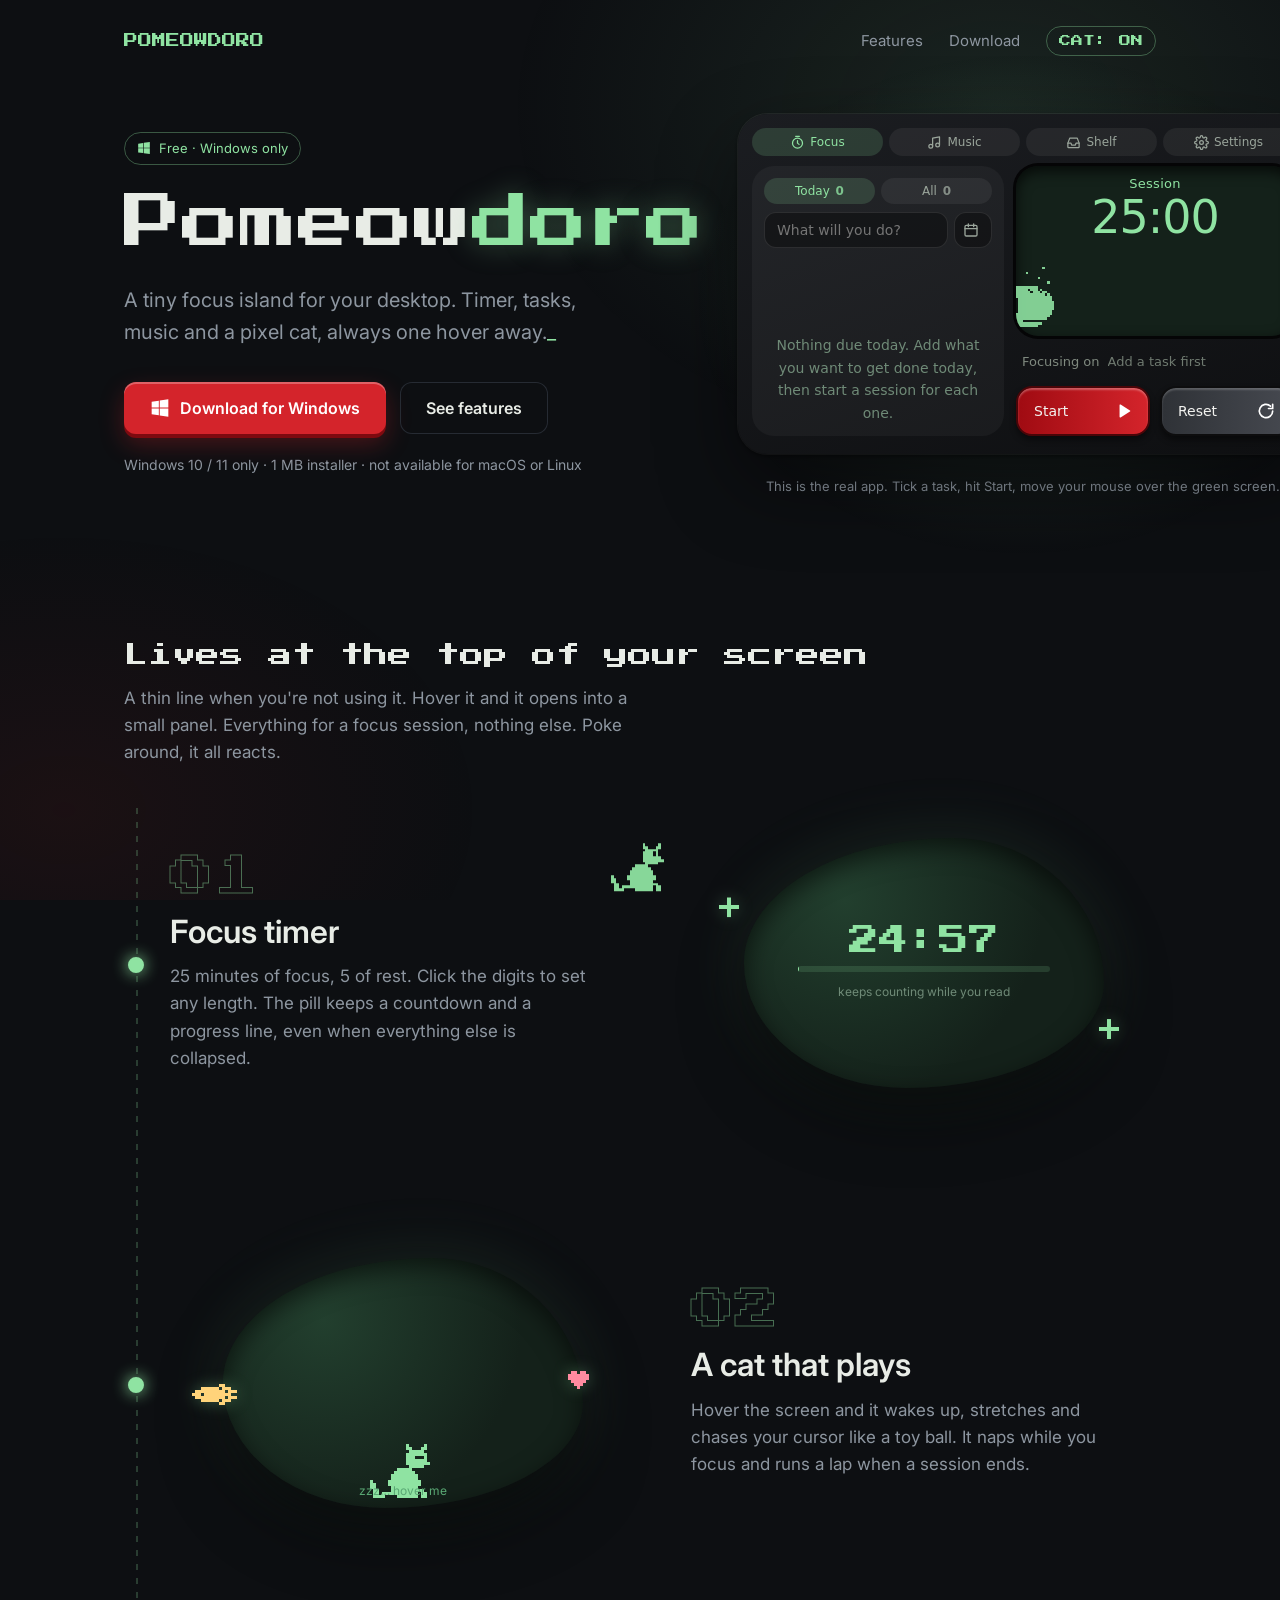
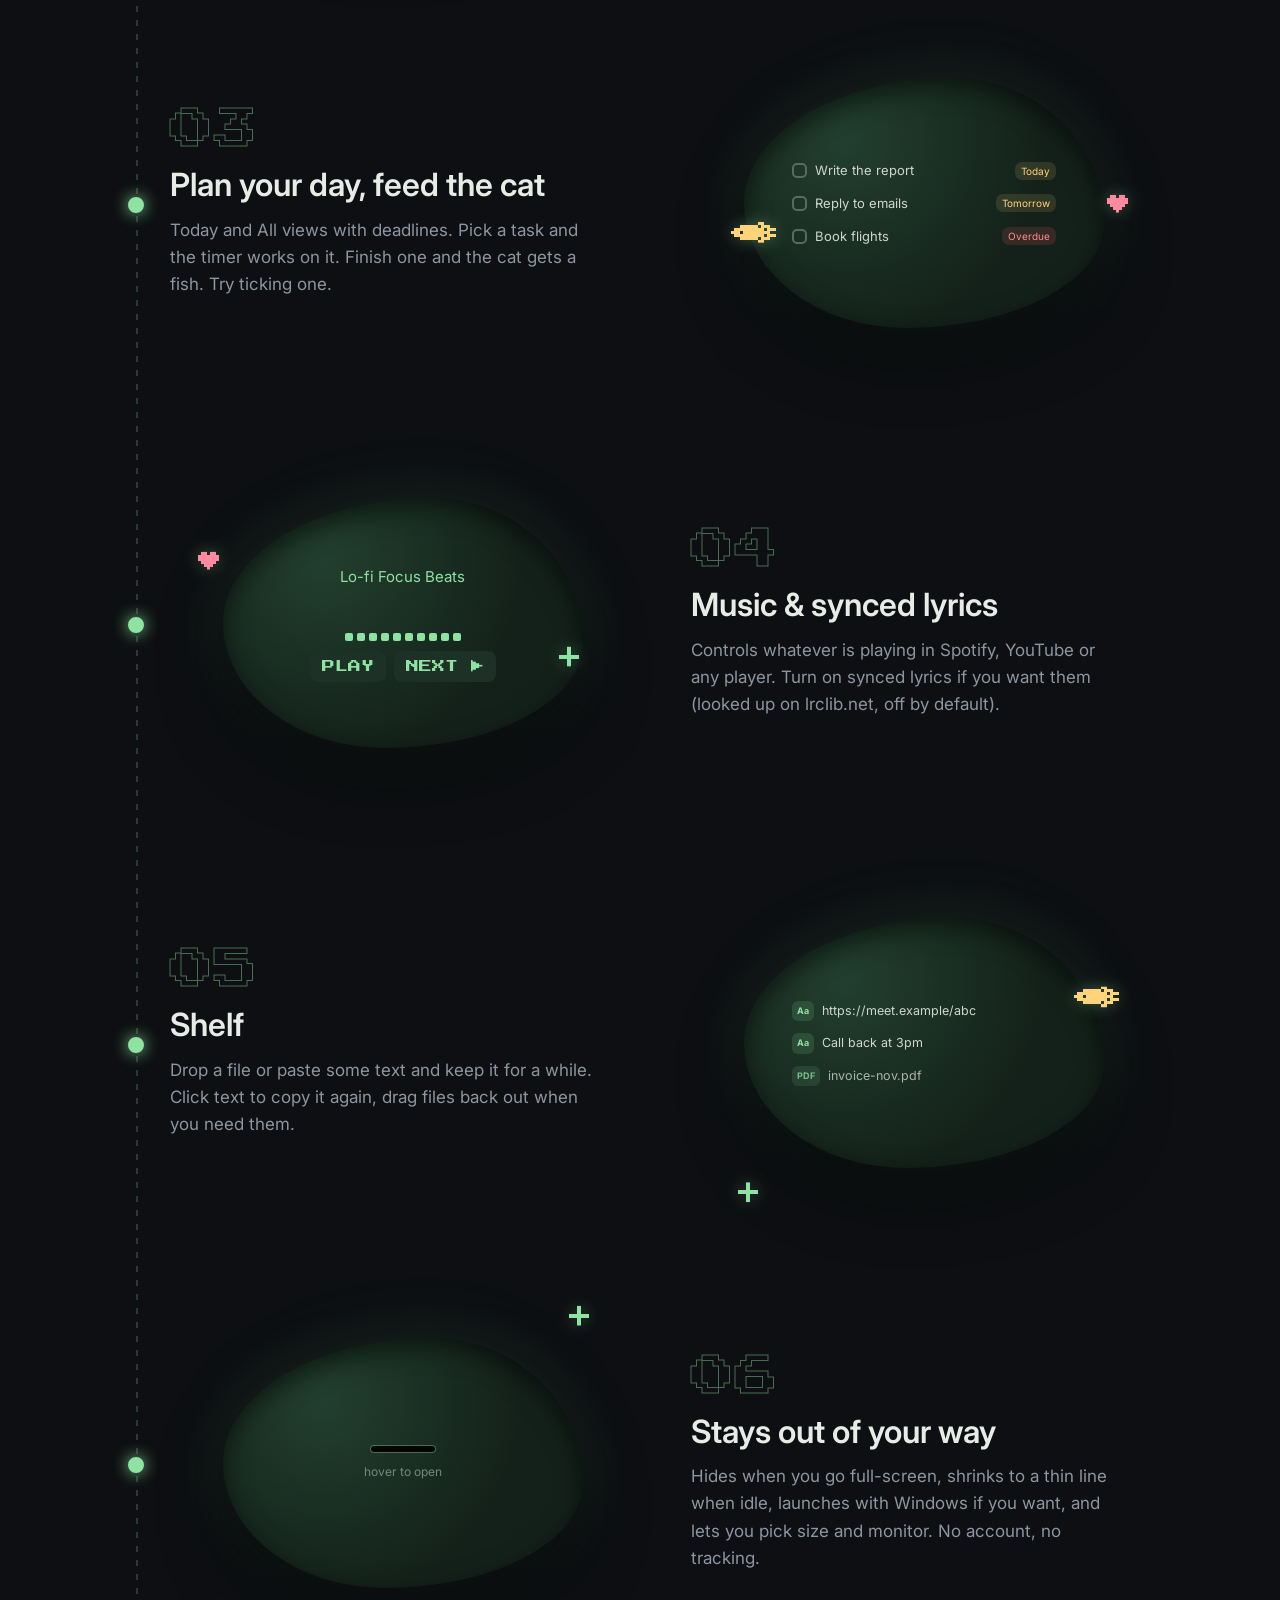
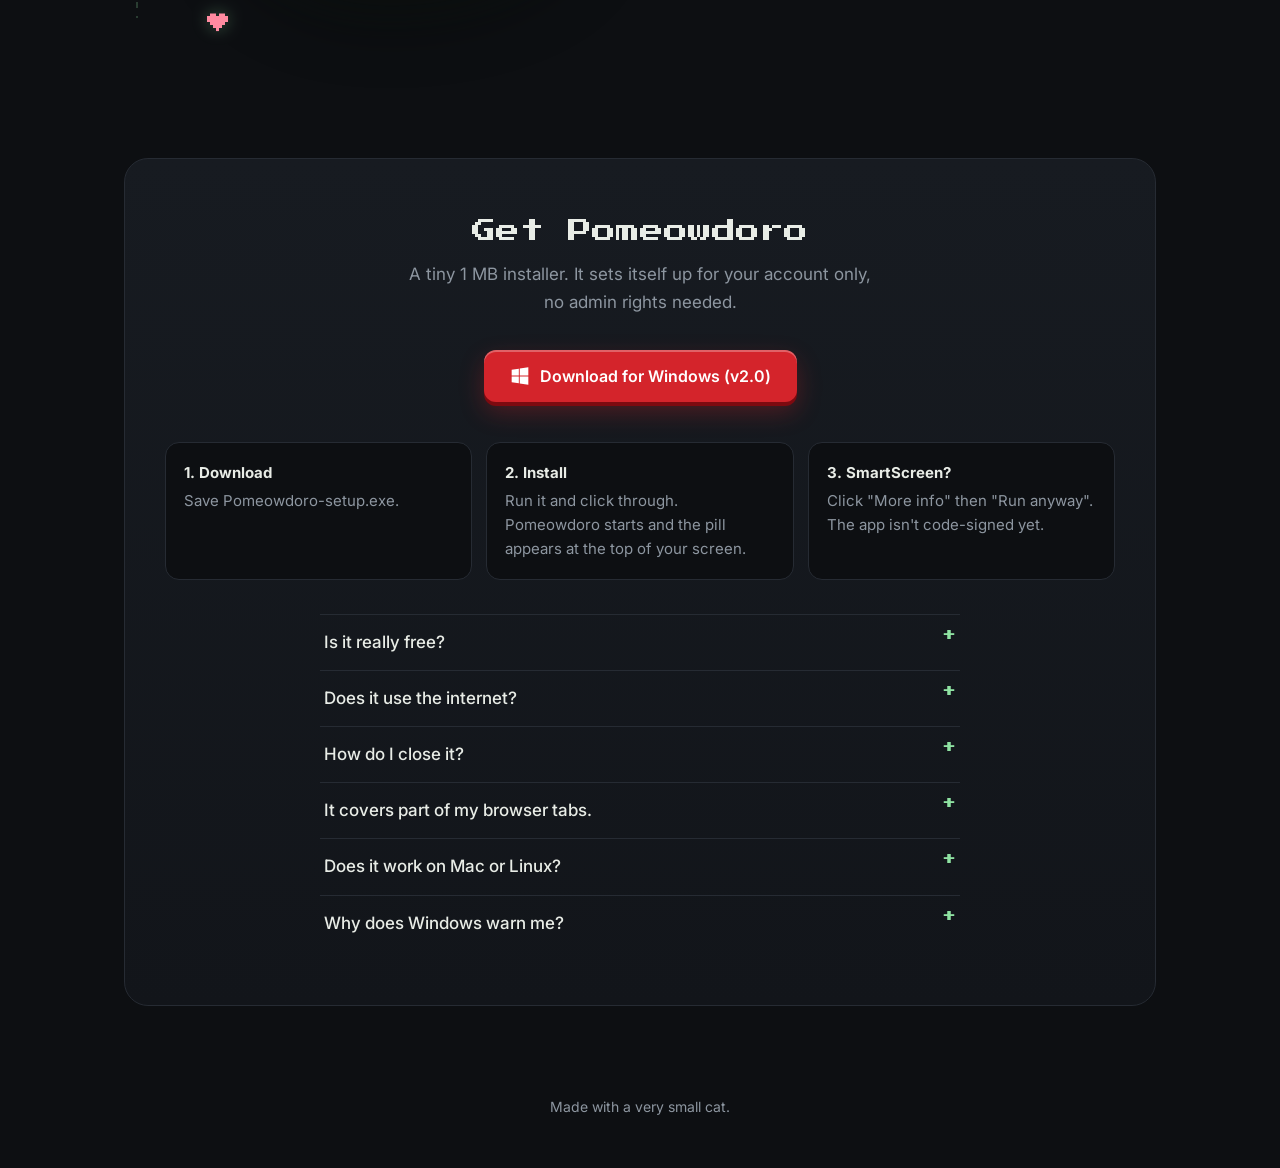
==== commit 8b18bee8: "Landing: real app as the hero, story-style animated feature section - Hero shows the live app panel " ====
--- a/index.html
+++ b/index.html
@@ -125,6 +125,53 @@
 .mini .c:hover .thin{width:150px;height:30px;border-radius:15px}
 .small2{font-size:12px;color:#6f8a77}
 @media(max-width:700px){.demo .screen{zoom:.6}}
+/* ===== hero: the real app, no frame ===== */
+.hero{grid-template-columns:1fr auto;gap:30px}
+.demo{position:relative;isolation:isolate}
+.demo::before{content:"";position:absolute;inset:-60px -40px;background:radial-gradient(closest-side,rgba(143,227,162,.22),rgba(143,227,162,.05) 60%,transparent);z-index:-1;animation:breathe 6s ease-in-out infinite}
+@keyframes breathe{50%{transform:scale(1.06);opacity:.8}}
+.demo iframe{position:static;transform:none;display:block;width:578px;height:348px;border:0;background:transparent;filter:drop-shadow(0 30px 40px rgba(0,0,0,.45))}
+.demo .hint{position:static;margin-top:16px}
+@media(max-width:1000px){.hero{grid-template-columns:1fr}.demo{margin:0 auto}}
+@media(max-width:620px){.demo iframe{zoom:.6}}
+
+/* ===== story-style features ===== */
+.story{position:relative;display:flex;flex-direction:column;gap:110px;padding-left:46px;margin-top:20px}
+.rail{position:absolute;left:12px;top:0;bottom:0;width:2px;background:repeating-linear-gradient(to bottom,rgba(143,227,162,.22) 0 6px,transparent 6px 14px)}
+.rail i{position:absolute;left:0;top:0;width:2px;height:var(--rp,0%);background:var(--g);box-shadow:0 0 14px var(--g)}
+.feat{position:relative;display:grid;grid-template-columns:1fr 1fr;gap:56px;align-items:center}
+.feat:nth-child(odd) .ftext{order:2}
+.feat::before{content:"";position:absolute;left:-42px;top:50%;width:12px;height:12px;margin-top:-6px;border-radius:50%;background:var(--bg);border:2px solid #34443a;transition:.5s}
+.feat.in::before{background:var(--g);border-color:var(--g);box-shadow:0 0 16px var(--g)}
+.num{display:block;font:44px 'Press Start 2P';color:transparent;-webkit-text-stroke:1px rgba(143,227,162,.45);margin-bottom:14px;transition:color .35s,transform .35s,-webkit-text-stroke-color .35s}
+.feat:hover .num{color:rgba(143,227,162,.14);-webkit-text-stroke-color:var(--g);transform:translateX(8px)}
+.ftext h3{font:600 clamp(24px,3vw,32px)/1.2 Inter;margin-bottom:12px}
+.ftext p{color:var(--mute);font-size:17px;max-width:430px}
+.ftext>*{opacity:0;transform:translateY(18px);transition:opacity .7s,transform .7s}
+.feat.in .ftext>*{opacity:1;transform:none}
+.feat.in .ftext>*:nth-child(2){transition-delay:.12s}.feat.in .ftext>*:nth-child(3){transition-delay:.24s}
+.feat .stage{opacity:0;transform:translateX(40px) scale(.94);transition:opacity .8s .1s,transform .8s .1s cubic-bezier(.2,1.2,.3,1)}
+.feat:nth-child(odd) .stage{transform:translateX(-40px) scale(.94)}
+.feat.in .stage{opacity:1;transform:none}
+.stage{position:relative;height:310px;display:grid;place-items:center;perspective:900px}
+.stage .mini{position:relative;width:360px;height:250px;max-width:100%;margin:0;background:radial-gradient(circle at 28% 25%,#223f2e,#14211a 62%);border-radius:58% 42% 55% 45%/50% 58% 42% 50%;box-shadow:inset 0 8px 24px rgba(0,0,0,.55),0 30px 60px rgba(0,0,0,.5),0 0 70px rgba(143,227,162,.12);animation:morph 10s ease-in-out infinite;transition:box-shadow .4s,transform .15s}
+.stage:hover .mini{box-shadow:inset 0 8px 24px rgba(0,0,0,.55),0 30px 60px rgba(0,0,0,.5),0 0 90px rgba(143,227,162,.28)}
+@keyframes morph{0%,100%{border-radius:58% 42% 55% 45%/50% 58% 42% 50%}33%{border-radius:44% 56% 40% 60%/58% 44% 56% 42%}66%{border-radius:52% 48% 60% 40%/42% 58% 42% 58%}}
+.fl{position:absolute;pointer-events:none;z-index:2;transform:translateY(var(--py,0px));animation:bob 4.5s ease-in-out infinite}
+.fl canvas{display:block;filter:drop-shadow(0 0 8px rgba(143,227,162,.35))}
+.fl:nth-of-type(2){animation-delay:-2s}
+@keyframes bob{50%{translate:0 -12px}}
+.stage .mini .c{padding:0}
+.mb{transition:transform .12s,background .2s,box-shadow .2s}
+.mb:hover{transform:translateY(-2px);box-shadow:0 6px 14px rgba(143,227,162,.2)}
+.trow,.snip{transition:background .2s,transform .2s}
+.trow:hover,.snip:hover{transform:translateX(4px)}
+.trow.done{animation:pop .4s}
+@keyframes pop{40%{transform:scale(1.05)}}
+.btn .win{transition:transform .25s}.btn:hover .win{transform:rotate(-8deg) scale(1.1)}
+@media(max-width:860px){.story{padding-left:30px;gap:80px}.feat{grid-template-columns:1fr;gap:20px}.feat:nth-child(odd) .ftext{order:0}.stage .mini{width:100%}.feat::before{left:-30px}.rail{left:8px}}
+@media(prefers-reduced-motion:reduce){.stage .mini,.fl,.demo::before{animation:none}.ftext>*,.feat .stage{opacity:1;transform:none;transition:none}}
+
 </style></head>
 <body>
 <canvas id="pagecat" width="320" height="220"></canvas><div id="ptr"></div><div id="toast"></div>
@@ -145,44 +192,66 @@
       <p class="small">Windows 10 / 11 only · 1 MB installer · not available for macOS or Linux</p>
     </div>
     <div class="demo">
-      <div class="screen">
-        <div class="tabs"><i></i><i></i><i></i><span class="tab on">your browser</span><span class="tab">docs</span><span class="tab">mail</span></div>
-        <div class="page"><b></b><b></b><b></b><b class="s"></b><b></b><b class="s"></b></div>
-        <iframe id="demo" src="demo/app.html" title="Pomeowdoro live demo" scrolling="no"></iframe>
-      </div>
-      <div class="hint">Live demo: hover the little pill at the top. Tick a task, start the timer, play with the cat.</div>
+      <iframe id="demo" src="demo/app.html" title="Pomeowdoro live demo" scrolling="no"></iframe>
+      <div class="hint">This is the real app. Tick a task, hit Start, move your mouse over the green screen.</div>
     </div>
   </header>
 
   <!-- 2. FEATURES (each card is playable) -->
   <section id="features">
     <h2 class="rv">Lives at the top of your screen</h2>
-    <p class="sec-sub rv">A thin line when you're not using it. Hover it and it opens into a small panel. Everything you need for a focus session, nothing else.</p>
-    <div class="grid">
-      <div class="card rv"><span class="n">01</span><h3>Focus timer</h3><p>25 minutes of focus, 5 of rest. Click the digits to set any length. The pill shows the countdown and a progress line, even when everything else is collapsed.</p>
-        <div class="mini"><div class="c"><div class="tm" id="m1">25:00</div><div class="pbar"><i id="m1bar"></i></div></div></div></div>
-      <div class="card rv"><span class="n">02</span><h3>A cat that plays</h3><p>Hover the screen. It wakes up and chases your cursor like a toy ball. It naps while you focus and runs a lap when a session ends.</p>
-        <div class="mini" id="m2"><canvas id="m2cat" width="320" height="220"></canvas><div class="ball" id="m2ball"></div><div class="hover-note" id="m2note">zzz… hover me</div></div></div>
-      <div class="card rv"><span class="n">03</span><h3>Plan your day, feed the cat</h3><p>Today and All views, with deadlines. Pick a task and the timer works on it. Finish one and the cat gets a fish.</p>
-        <div class="mini" id="m3"><div class="c" style="align-items:stretch;padding:12px 18px;gap:6px;justify-content:flex-start">
-          <div class="trow" data-t="Write the report"><b class="chk"></b><span>Write the report</span><em>Today</em></div>
-          <div class="trow" data-t="Reply to emails"><b class="chk"></b><span>Reply to emails</span><em>Tomorrow</em></div>
-          <div class="trow" data-t="Book flights"><b class="chk"></b><span>Book flights</span><em class="od">Overdue</em></div>
-          <div class="thanks" id="m3thx">Thank you! 🐟</div></div></div></div>
-      <div class="card rv"><span class="n">04</span><h3>Music &amp; synced lyrics</h3><p>Controls whatever is playing in Spotify, YouTube or any player. Turn on synced lyrics if you want them (looked up on lrclib.net, off by default).</p>
-        <div class="mini" id="m4"><div class="c"><div class="song" id="m4song">Lo-fi Focus Beats</div>
-          <div class="eq"><i></i><i></i><i></i><i></i><i></i><i></i><i></i><i></i><i></i><i></i></div>
-          <div class="row"><button class="mb" id="m4play">PLAY</button><button class="mb" id="m4next">NEXT ▶</button></div></div></div></div>
-      <div class="card rv"><span class="n">05</span><h3>Shelf</h3><p>Drop a file or paste some text and keep it for a while. Click text to copy it again, drag files back out when you need them.</p>
-        <div class="mini" id="m5"><div class="c" style="align-items:stretch;padding:12px 18px;gap:6px;justify-content:flex-start">
-          <div class="snip" data-s="https://meet.example/abc"><b>Aa</b><span>https://meet.example/abc</span></div>
-          <div class="snip" data-s="Call back at 3pm"><b>Aa</b><span>Call back at 3pm</span></div>
-          <div class="snip file"><b>PDF</b><span>invoice-nov.pdf</span></div>
-          <div class="thanks" id="m5thx">Copied!</div></div></div></div>
-      <div class="card rv"><span class="n">06</span><h3>Stays out of your way</h3><p>Hides when you go full-screen, shrinks to a thin line when idle, launches with Windows if you want, and lets you pick size and monitor. No account, no tracking.</p>
-        <div class="mini"><div class="c"><div class="thin"></div><div class="small2">idle</div></div></div></div>
+    <p class="sec-sub rv">A thin line when you're not using it. Hover it and it opens into a small panel. Everything for a focus session, nothing else. Poke around, it all reacts.</p>
+    <div class="story" id="story">
+      <div class="rail"><i id="railfill"></i></div>
+
+      <article class="feat rv">
+        <div class="ftext"><span class="num">01</span><h3>Focus timer</h3><p>25 minutes of focus, 5 of rest. Click the digits to set any length. The pill keeps a countdown and a progress line, even when everything else is collapsed.</p></div>
+        <div class="stage" data-tilt><span class="fl" data-k="star" data-s=".10" style="left:6%;top:12%"></span><span class="fl" data-k="star" data-s="-.07" style="right:8%;bottom:14%"></span>
+          <div class="mini"><div class="c"><div class="tm" id="m1">25:00</div><div class="pbar"><i id="m1bar"></i></div><div class="small2">keeps counting while you read</div></div></div></div>
+      </article>
+
+      <article class="feat rv">
+        <div class="ftext"><span class="num">02</span><h3>A cat that plays</h3><p>Hover the screen and it wakes up, stretches and chases your cursor like a toy ball. It naps while you focus and runs a lap when a session ends.</p></div>
+        <div class="stage" data-tilt><span class="fl" data-k="heart" data-s=".12" style="right:10%;top:10%"></span><span class="fl" data-k="fish" data-s="-.09" style="left:4%;bottom:16%"></span>
+          <div class="mini" id="m2"><canvas id="m2cat" width="320" height="220"></canvas><div class="ball" id="m2ball"></div><div class="hover-note" id="m2note">zzz… hover me</div></div></div>
+      </article>
+
+      <article class="feat rv">
+        <div class="ftext"><span class="num">03</span><h3>Plan your day, feed the cat</h3><p>Today and All views with deadlines. Pick a task and the timer works on it. Finish one and the cat gets a fish. Try ticking one.</p></div>
+        <div class="stage" data-tilt><span class="fl" data-k="fish" data-s=".11" style="left:8%;top:8%"></span><span class="fl" data-k="heart" data-s="-.08" style="right:6%;bottom:12%"></span>
+          <div class="mini" id="m3"><div class="c" style="align-items:stretch;padding:30px 44px;gap:6px;justify-content:center">
+            <div class="trow" data-t="Write the report"><b class="chk"></b><span>Write the report</span><em>Today</em></div>
+            <div class="trow" data-t="Reply to emails"><b class="chk"></b><span>Reply to emails</span><em>Tomorrow</em></div>
+            <div class="trow" data-t="Book flights"><b class="chk"></b><span>Book flights</span><em class="od">Overdue</em></div>
+            <div class="thanks" id="m3thx">Thank you!</div></div></div></div>
+      </article>
+
+      <article class="feat rv">
+        <div class="ftext"><span class="num">04</span><h3>Music &amp; synced lyrics</h3><p>Controls whatever is playing in Spotify, YouTube or any player. Turn on synced lyrics if you want them (looked up on lrclib.net, off by default).</p></div>
+        <div class="stage" data-tilt><span class="fl" data-k="star" data-s=".09" style="right:12%;top:6%"></span><span class="fl" data-k="heart" data-s="-.1" style="left:6%;bottom:10%"></span>
+          <div class="mini" id="m4"><div class="c"><div class="song" id="m4song">Lo-fi Focus Beats</div>
+            <div class="eq"><i></i><i></i><i></i><i></i><i></i><i></i><i></i><i></i><i></i><i></i></div>
+            <div class="row"><button class="mb" id="m4play">PLAY</button><button class="mb" id="m4next">NEXT ▶</button></div></div></div></div>
+      </article>
+
+      <article class="feat rv">
+        <div class="ftext"><span class="num">05</span><h3>Shelf</h3><p>Drop a file or paste some text and keep it for a while. Click text to copy it again, drag files back out when you need them.</p></div>
+        <div class="stage" data-tilt><span class="fl" data-k="star" data-s=".12" style="left:10%;top:10%"></span><span class="fl" data-k="fish" data-s="-.07" style="right:8%;bottom:12%"></span>
+          <div class="mini" id="m5"><div class="c" style="align-items:stretch;padding:30px 44px;gap:6px;justify-content:center">
+            <div class="snip" data-s="https://meet.example/abc"><b>Aa</b><span>https://meet.example/abc</span></div>
+            <div class="snip" data-s="Call back at 3pm"><b>Aa</b><span>Call back at 3pm</span></div>
+            <div class="snip file"><b>PDF</b><span>invoice-nov.pdf</span></div>
+            <div class="thanks" id="m5thx">Copied!</div></div></div></div>
+      </article>
+
+      <article class="feat rv">
+        <div class="ftext"><span class="num">06</span><h3>Stays out of your way</h3><p>Hides when you go full-screen, shrinks to a thin line when idle, launches with Windows if you want, and lets you pick size and monitor. No account, no tracking.</p></div>
+        <div class="stage" data-tilt><span class="fl" data-k="heart" data-s=".1" style="left:8%;top:14%"></span><span class="fl" data-k="star" data-s="-.1" style="right:10%;bottom:10%"></span>
+          <div class="mini"><div class="c"><div class="thin"></div><div class="small2">hover to open</div></div></div></div>
+      </article>
     </div>
   </section>
+
   <!-- 3. DOWNLOAD -->
   <section id="download">
     <div class="dl rv">
@@ -285,12 +354,6 @@
   box.addEventListener('mouseleave',()=>{c.set(null);ball.style.opacity=0;note.style.opacity=1});
 })();
 
-/* ---------- demo iframe follows the "window" size like the real app ---------- */
-addEventListener('message', e => {
-  const d = e.data, f = $('demo');
-  if (d && d.pomeow === 'size' && f && e.source === f.contentWindow) { f.style.width = d.w + 'px'; f.style.height = d.h + 'px'; }
-});
-
 /* ---------- card 01: countdown ---------- */
 (function(){
   const total=1500;let left=total;const el=$('m1'),bar=$('m1bar');
@@ -323,6 +386,34 @@
   });
 })();
 
+/* ---------- feature stage: floating pixel decorations, tilt, parallax, rail ---------- */
+(function(){
+  const STAR=['..#..','..#..','#####','..#..','..#..'];
+  const kinds={fish:()=>pixelCanvas(FISH_ROWS,3,'#ffd37a'),heart:()=>pixelCanvas(HEART_ROWS,3,'#ff8aa0'),star:()=>pixelCanvas(STAR,4,'#8fe3a2')};
+  document.querySelectorAll('.fl').forEach(el=>el.appendChild(kinds[el.dataset.k]()));
+  if(reduce)return;
+  // 3D tilt following the pointer
+  document.querySelectorAll('[data-tilt]').forEach(st=>{
+    const m=st.querySelector('.mini');
+    st.addEventListener('mousemove',e=>{
+      const r=st.getBoundingClientRect(),x=(e.clientX-r.left)/r.width-.5,y=(e.clientY-r.top)/r.height-.5;
+      m.style.transform=`rotateY(${x*10}deg) rotateX(${-y*10}deg)`;
+      st.querySelectorAll('.fl').forEach((f,i)=>f.style.marginLeft=(x*(i?-18:18))+'px');
+    });
+    st.addEventListener('mouseleave',()=>{m.style.transform='';st.querySelectorAll('.fl').forEach(f=>f.style.marginLeft='')});
+  });
+  // scroll: parallax on floating pixels + rail progress
+  const fls=[...document.querySelectorAll('.fl')],story=$('story'),rail=$('railfill');
+  let tick=false;
+  function onScroll(){
+    tick=false;const vh=innerHeight;
+    fls.forEach(f=>{const r=f.parentElement.getBoundingClientRect();f.style.setProperty('--py',((r.top+r.height/2-vh/2)*parseFloat(f.dataset.s))+'px')});
+    const r=story.getBoundingClientRect(),p=Math.max(0,Math.min(1,(vh*.55-r.top)/r.height));
+    story.style.setProperty('--rp',(p*100)+'%');
+  }
+  addEventListener('scroll',()=>{if(!tick){tick=true;requestAnimationFrame(onScroll)}},{passive:true});onScroll();
+})();
+
 /* ---------- reveal on scroll ---------- */
 const io=new IntersectionObserver(es=>es.forEach(x=>{if(x.isIntersecting){x.target.classList.add('in');io.unobserve(x.target)}}),{threshold:.15});
 document.querySelectorAll('.rv').forEach((e,i)=>{e.style.transitionDelay=(i%4)*70+'ms';io.observe(e)});
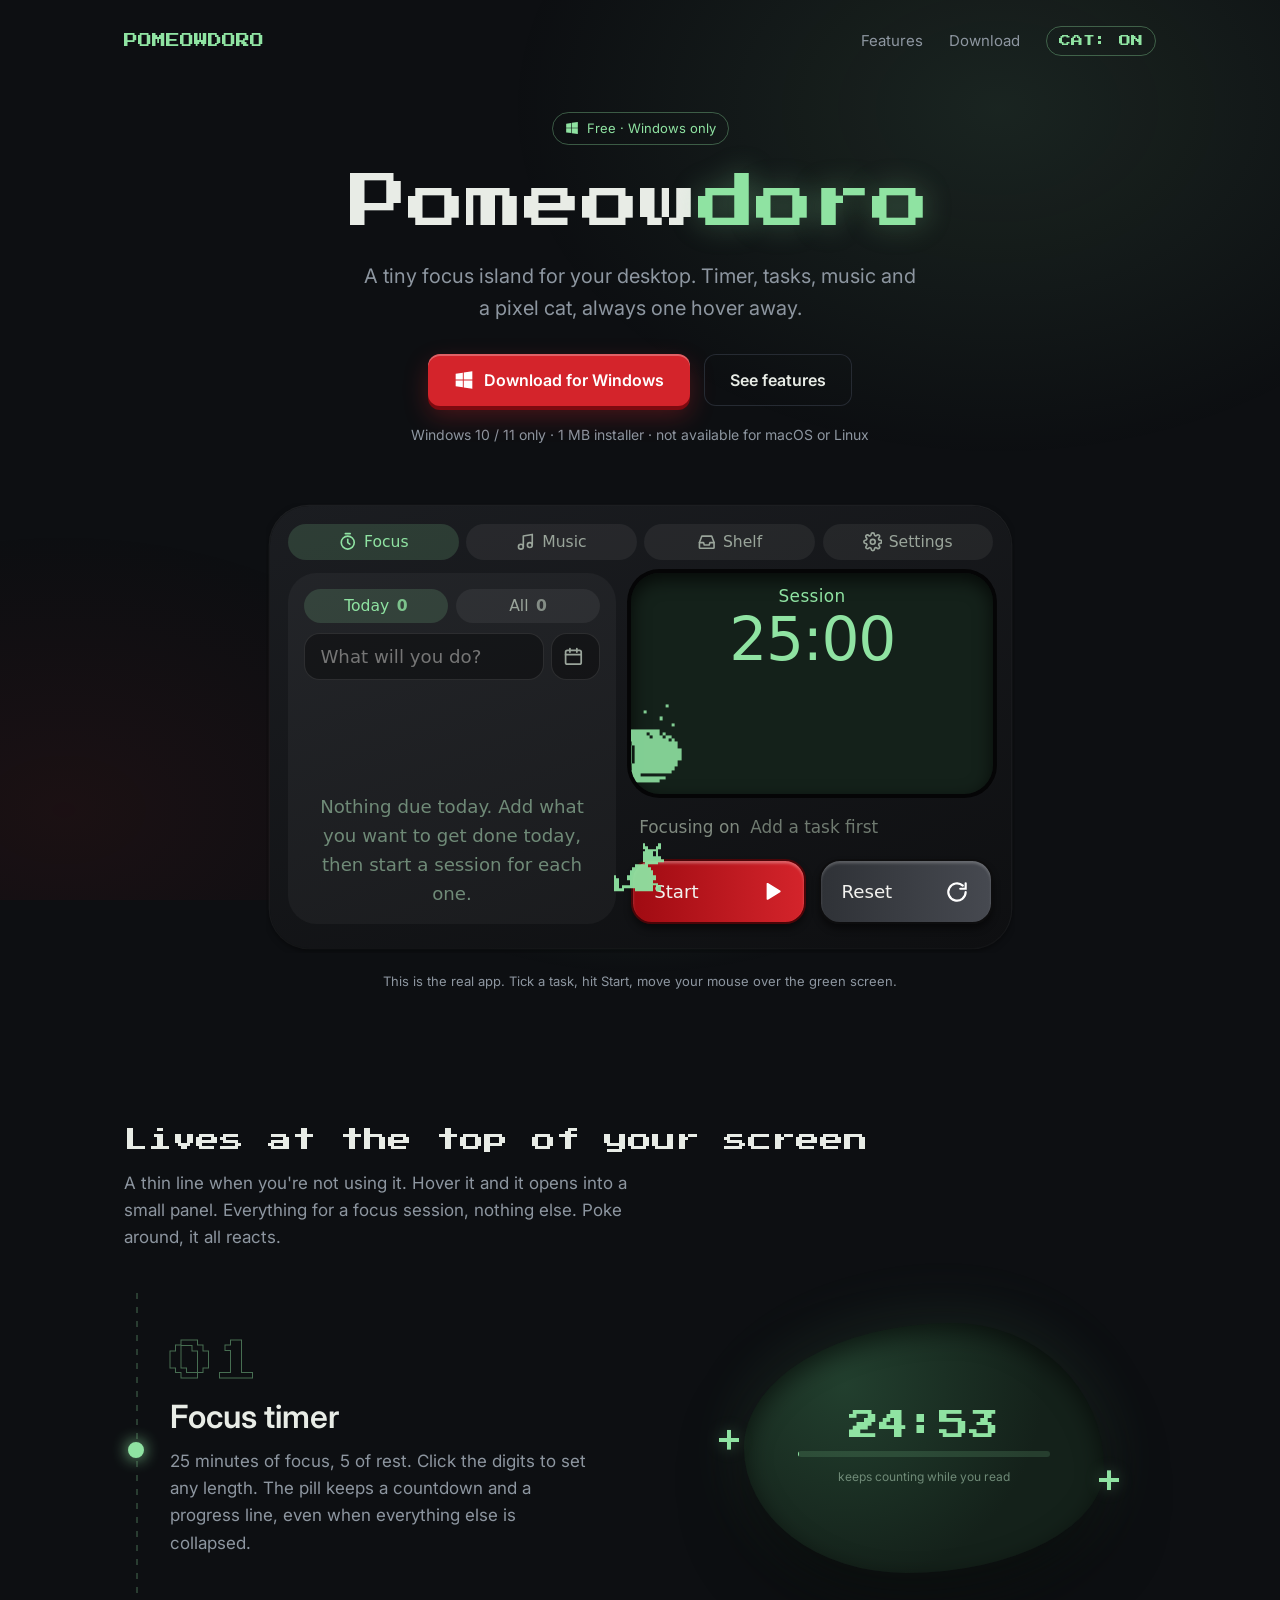
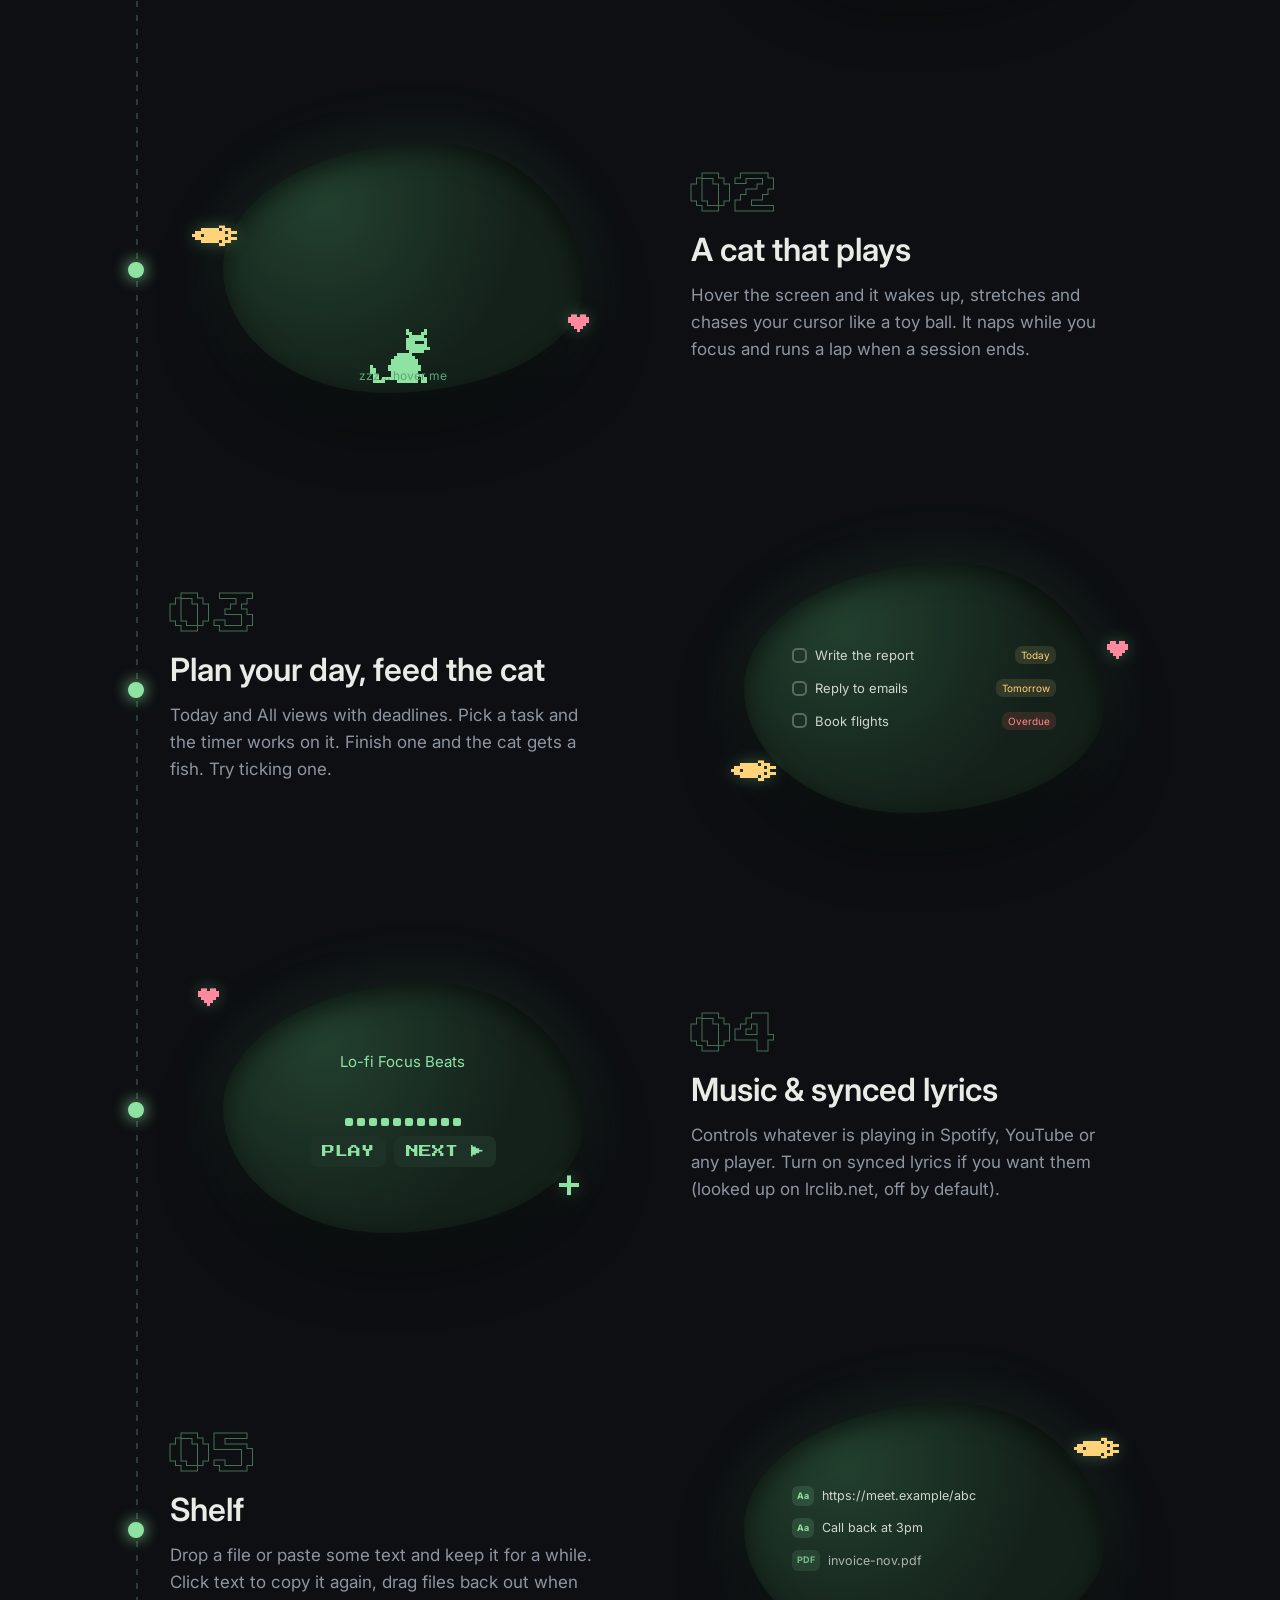
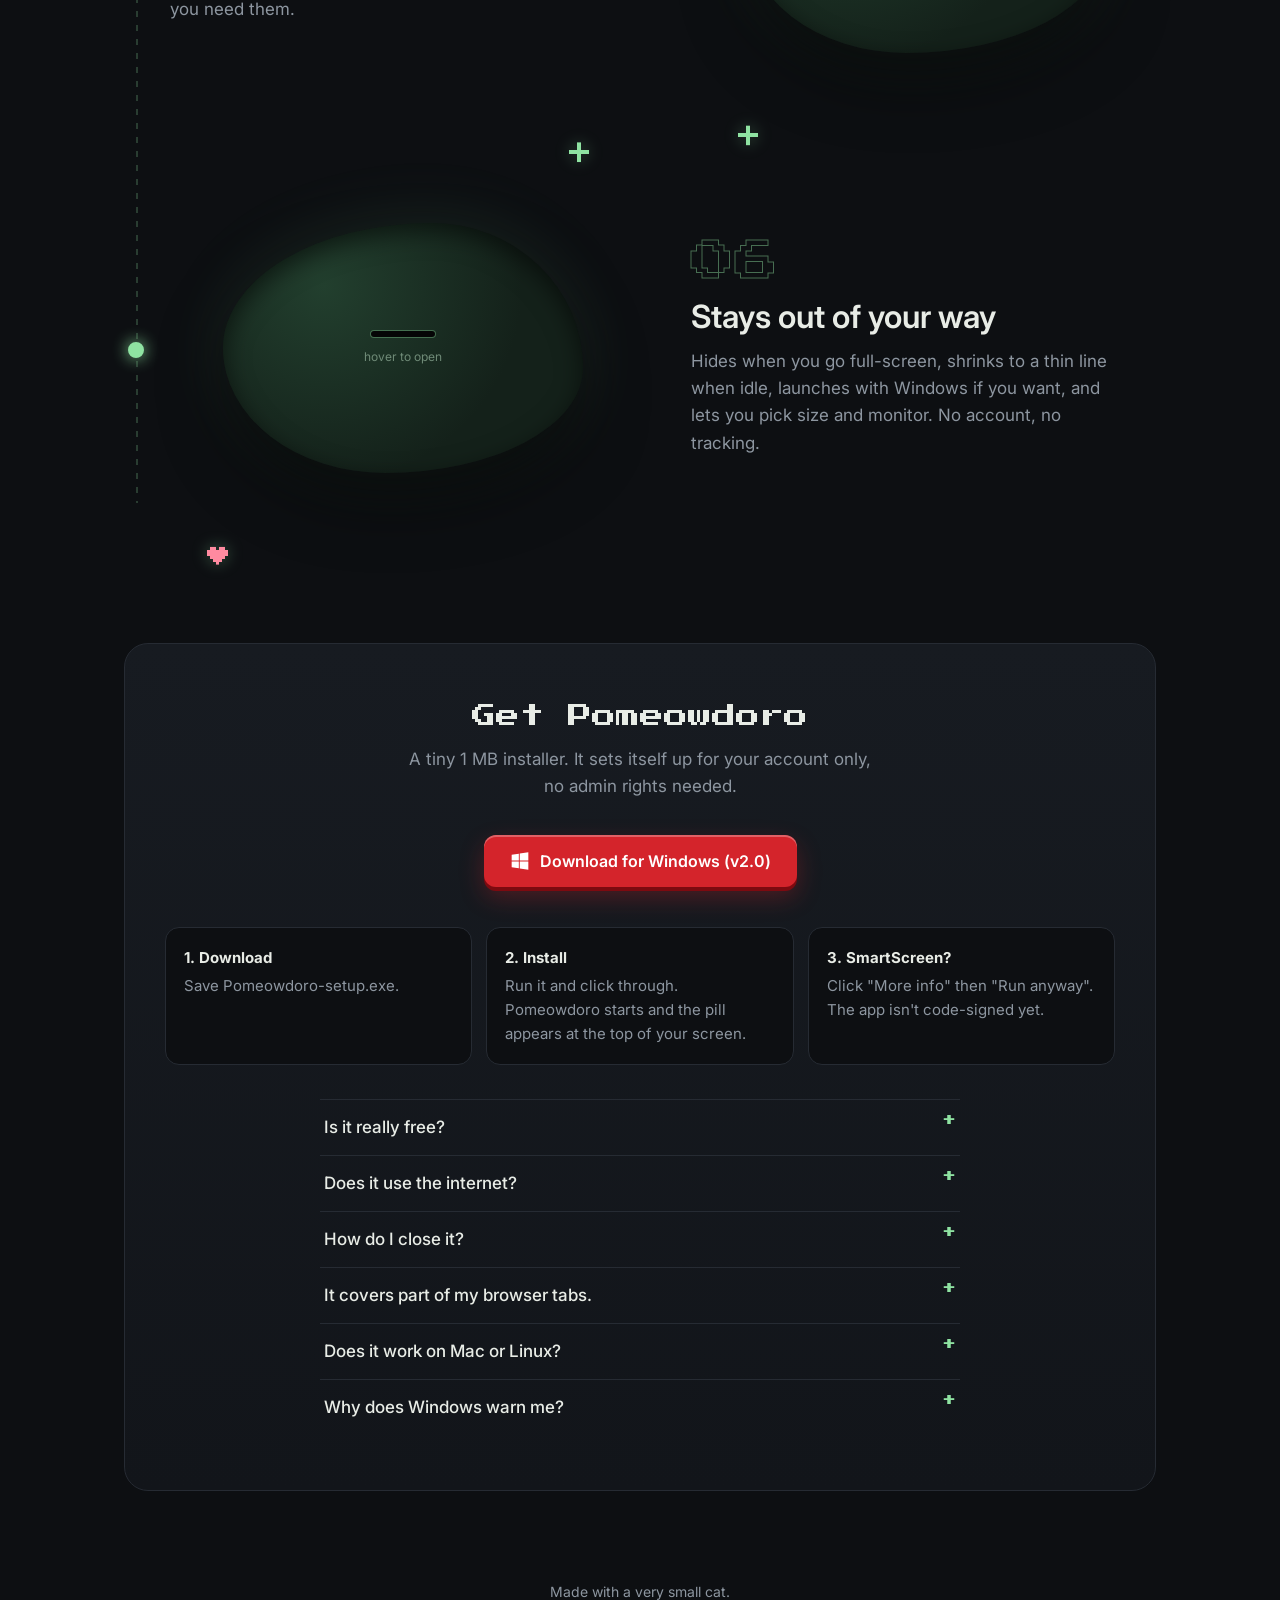
==== commit 81c28f2f: "Landing: show the app large under the headline, never leave sections blank - Hero: centered headline" ====
--- a/index.html
+++ b/index.html
@@ -172,6 +172,17 @@
 @media(max-width:860px){.story{padding-left:30px;gap:80px}.feat{grid-template-columns:1fr;gap:20px}.feat:nth-child(odd) .ftext{order:0}.stage .mini{width:100%}.feat::before{left:-30px}.rail{left:8px}}
 @media(prefers-reduced-motion:reduce){.stage .mini,.fl,.demo::before{animation:none}.ftext>*,.feat .stage{opacity:1;transform:none;transition:none}}
 
+/* ===== hero v3: centered headline, the real app shown big underneath ===== */
+.hero{display:block;text-align:center;padding:30px 0 60px}
+.hero .lead{margin:22px auto 30px;max-width:560px}
+.hero .cta{justify-content:center}
+.hero .small{margin-top:18px}
+.demo{margin:56px auto 0;width:max-content;max-width:100%}
+.demo::before{inset:-80px -120px;background:radial-gradient(closest-side,rgba(143,227,162,.16),transparent 70%)}
+.demo iframe{width:749px;height:450px;filter:none}
+.demo .hint{margin-top:18px;text-align:center}
+@media(max-width:820px){.demo iframe{zoom:.78}}
+@media(max-width:620px){.demo iframe{zoom:.5}.demo{width:auto}}
 </style></head>
 <body>
 <canvas id="pagecat" width="320" height="220"></canvas><div id="ptr"></div><div id="toast"></div>
@@ -414,6 +425,10 @@
   addEventListener('scroll',()=>{if(!tick){tick=true;requestAnimationFrame(onScroll)}},{passive:true});onScroll();
 })();
 
+/* ---------- safety net: if nobody scrolled after a few seconds (screenshot tools, previews), show everything ---------- */
+let scrolled=false;addEventListener('scroll',()=>{scrolled=true},{passive:true});
+setTimeout(()=>{if(!scrolled)document.querySelectorAll('.rv:not(.in)').forEach(e=>e.classList.add('in'))},3500);
+
 /* ---------- reveal on scroll ---------- */
 const io=new IntersectionObserver(es=>es.forEach(x=>{if(x.isIntersecting){x.target.classList.add('in');io.unobserve(x.target)}}),{threshold:.15});
 document.querySelectorAll('.rv').forEach((e,i)=>{e.style.transitionDelay=(i%4)*70+'ms';io.observe(e)});
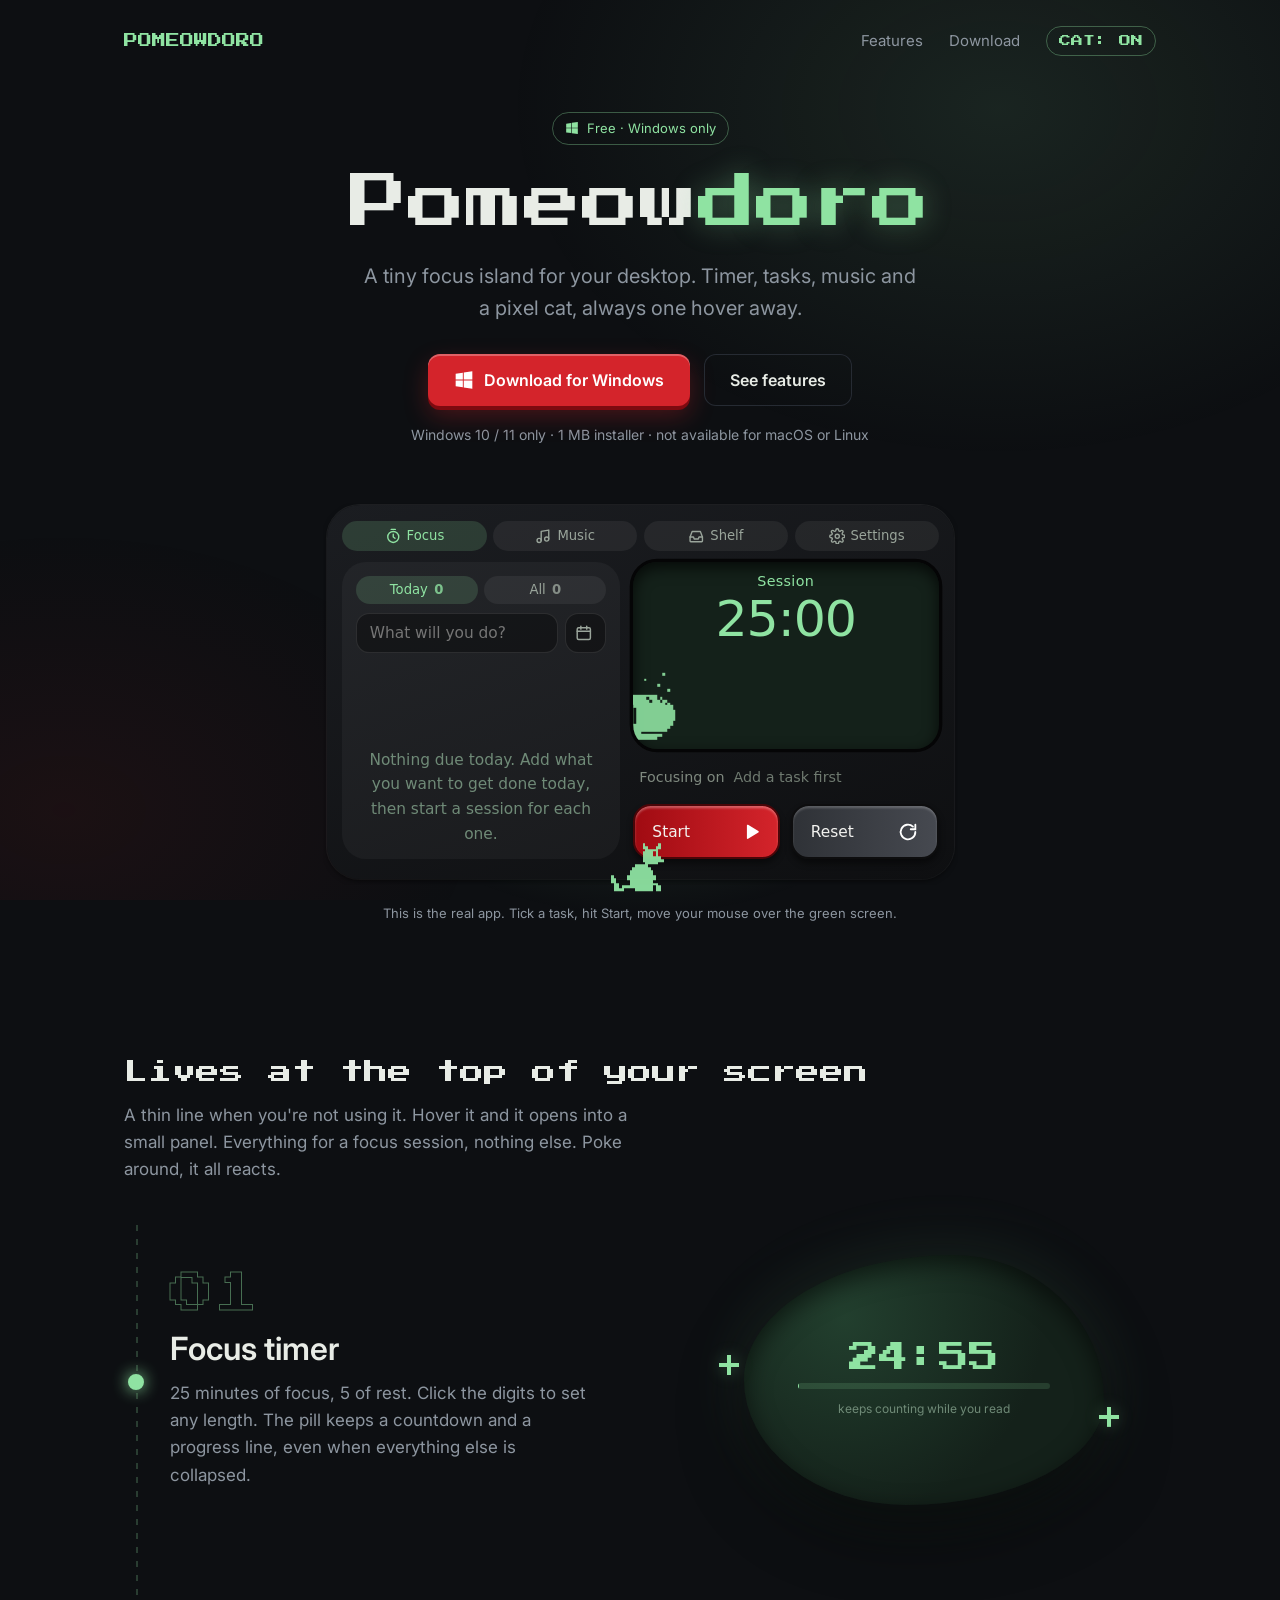
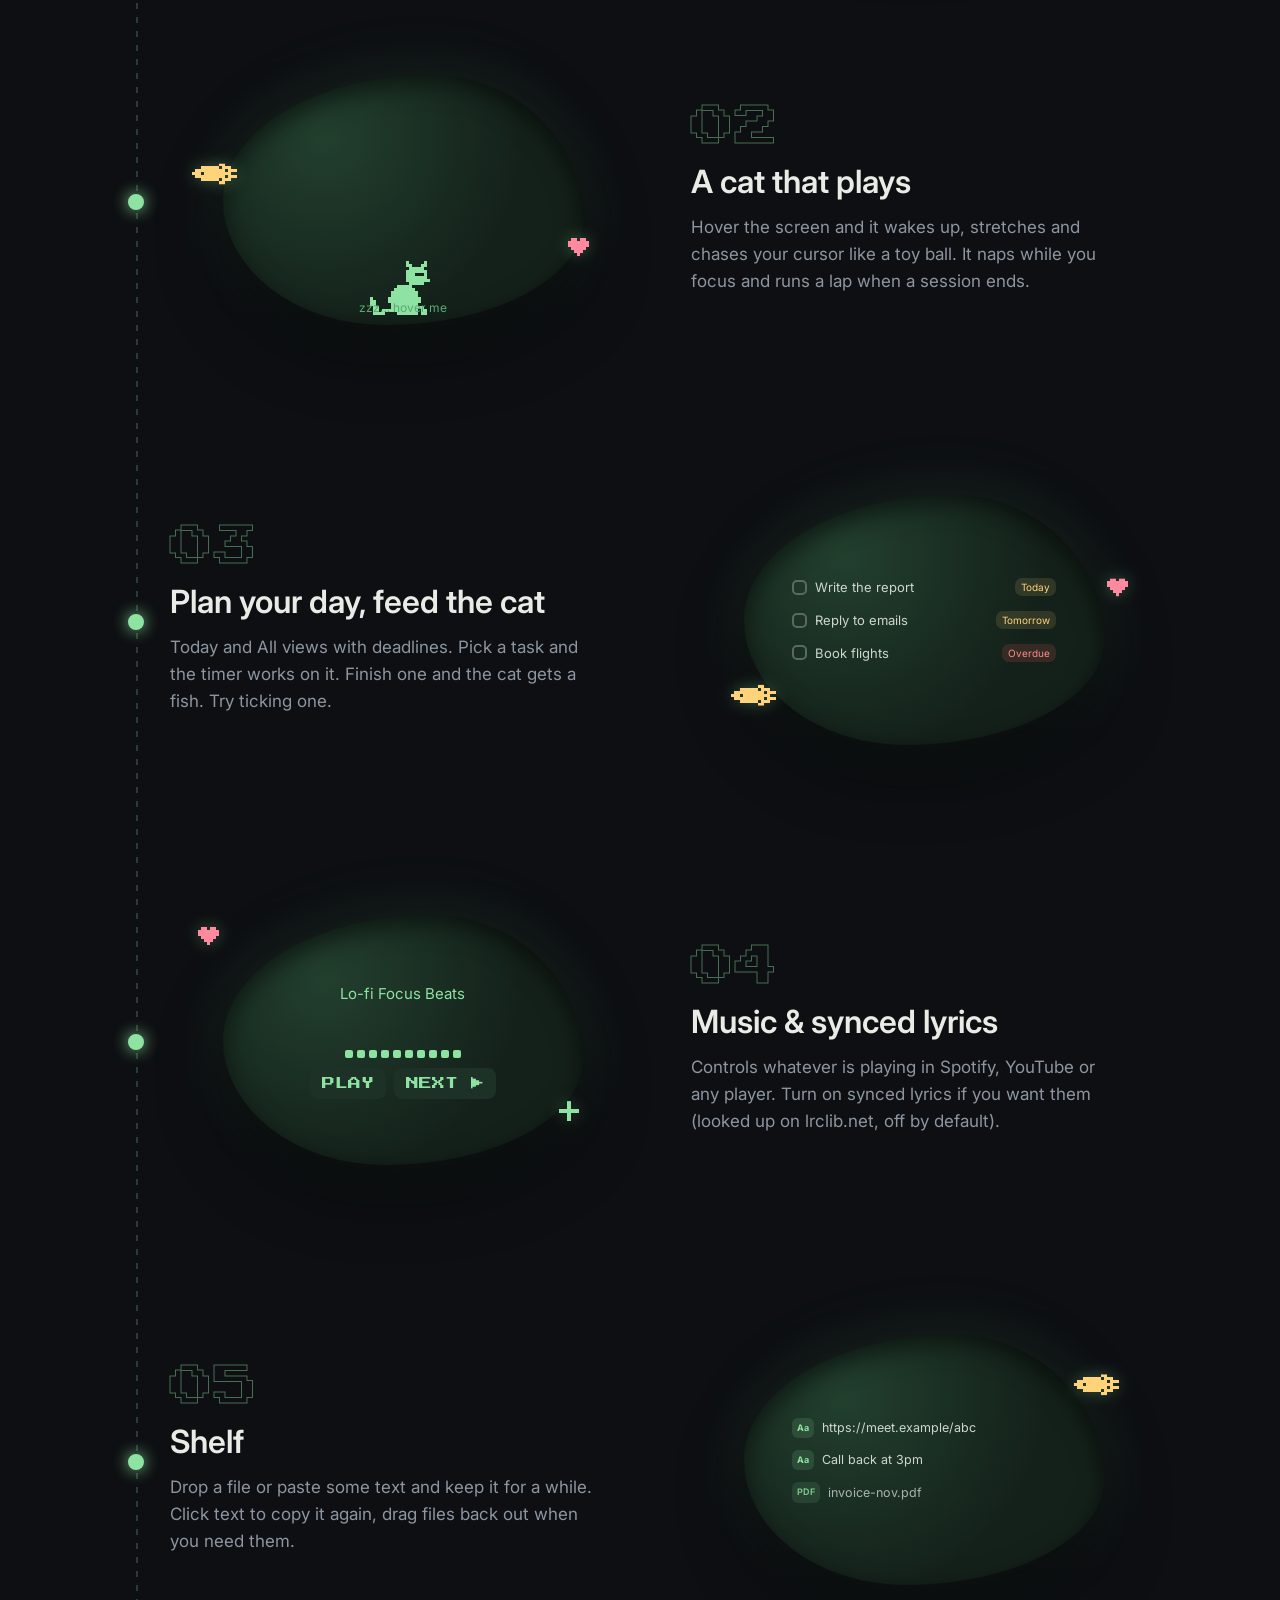
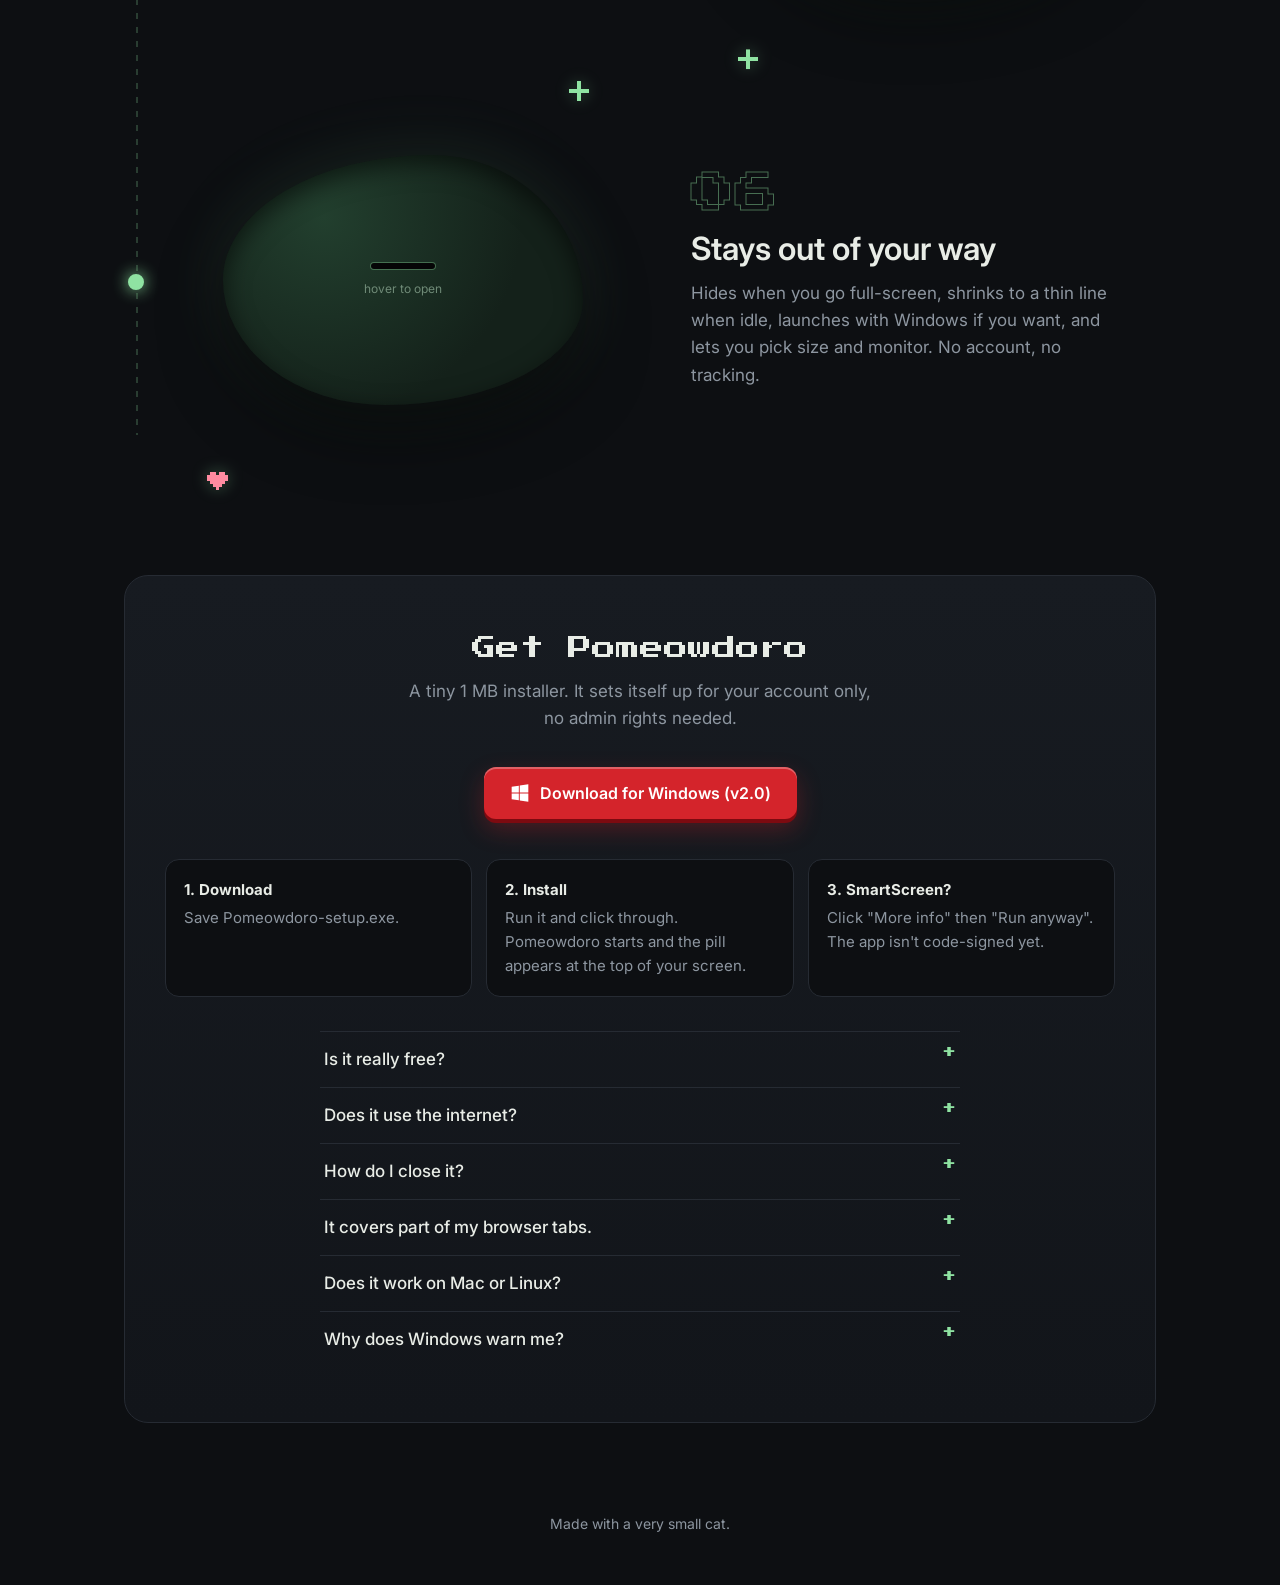
==== commit 84478219: "Landing hero: lock the demo at medium-large and keep the frame exact - Demo scale fixed at 110% (win" ====
--- a/index.html
+++ b/index.html
@@ -179,10 +179,10 @@
 .hero .small{margin-top:18px}
 .demo{margin:56px auto 0;width:max-content;max-width:100%}
 .demo::before{inset:-80px -120px;background:radial-gradient(closest-side,rgba(143,227,162,.16),transparent 70%)}
-.demo iframe{width:749px;height:450px;filter:none}
+.demo iframe{width:635px;height:382px;filter:none}
 .demo .hint{margin-top:18px;text-align:center}
-@media(max-width:820px){.demo iframe{zoom:.78}}
-@media(max-width:620px){.demo iframe{zoom:.5}.demo{width:auto}}
+@media(max-width:820px){.demo iframe{zoom:.85}}
+@media(max-width:700px){.demo iframe{zoom:.55}.demo{width:auto}}
 </style></head>
 <body>
 <canvas id="pagecat" width="320" height="220"></canvas><div id="ptr"></div><div id="toast"></div>
@@ -203,7 +203,7 @@
       <p class="small">Windows 10 / 11 only · 1 MB installer · not available for macOS or Linux</p>
     </div>
     <div class="demo">
-      <iframe id="demo" src="demo/app.html" title="Pomeowdoro live demo" scrolling="no"></iframe>
+      <iframe id="demo" src="demo/app.html?v=202611222324" title="Pomeowdoro live demo" scrolling="no"></iframe>
       <div class="hint">This is the real app. Tick a task, hit Start, move your mouse over the green screen.</div>
     </div>
   </header>
@@ -365,6 +365,12 @@
   box.addEventListener('mouseleave',()=>{c.set(null);ball.style.opacity=0;note.style.opacity=1});
 })();
 
+/* ---------- demo iframe takes the exact size of the app window (ignore the small collapsed sizes) ---------- */
+addEventListener('message', e => {
+  const d = e.data, f = $('demo');
+  if (d && d.pomeow === 'size' && f && e.source === f.contentWindow && d.w > 400) { f.style.width = d.w + 'px'; f.style.height = d.h + 'px'; }
+});
+
 /* ---------- card 01: countdown ---------- */
 (function(){
   const total=1500;let left=total;const el=$('m1'),bar=$('m1bar');
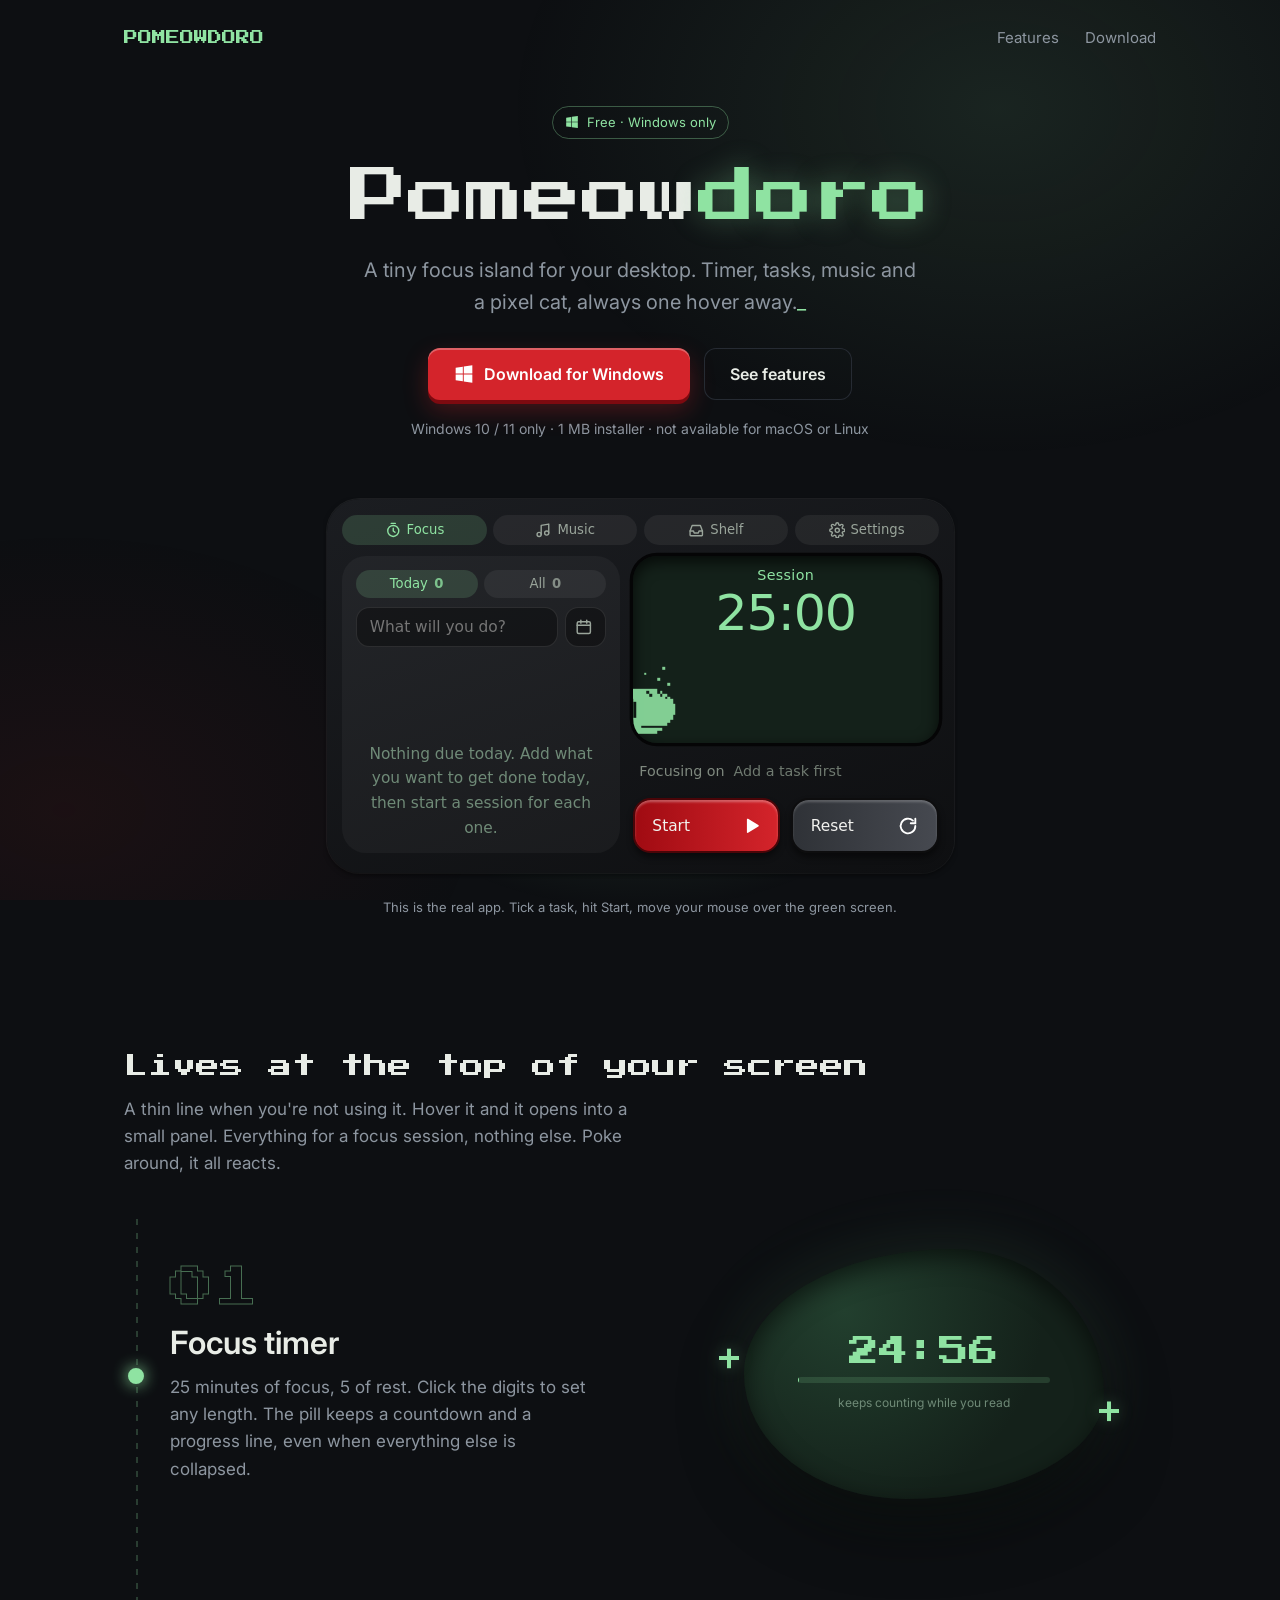
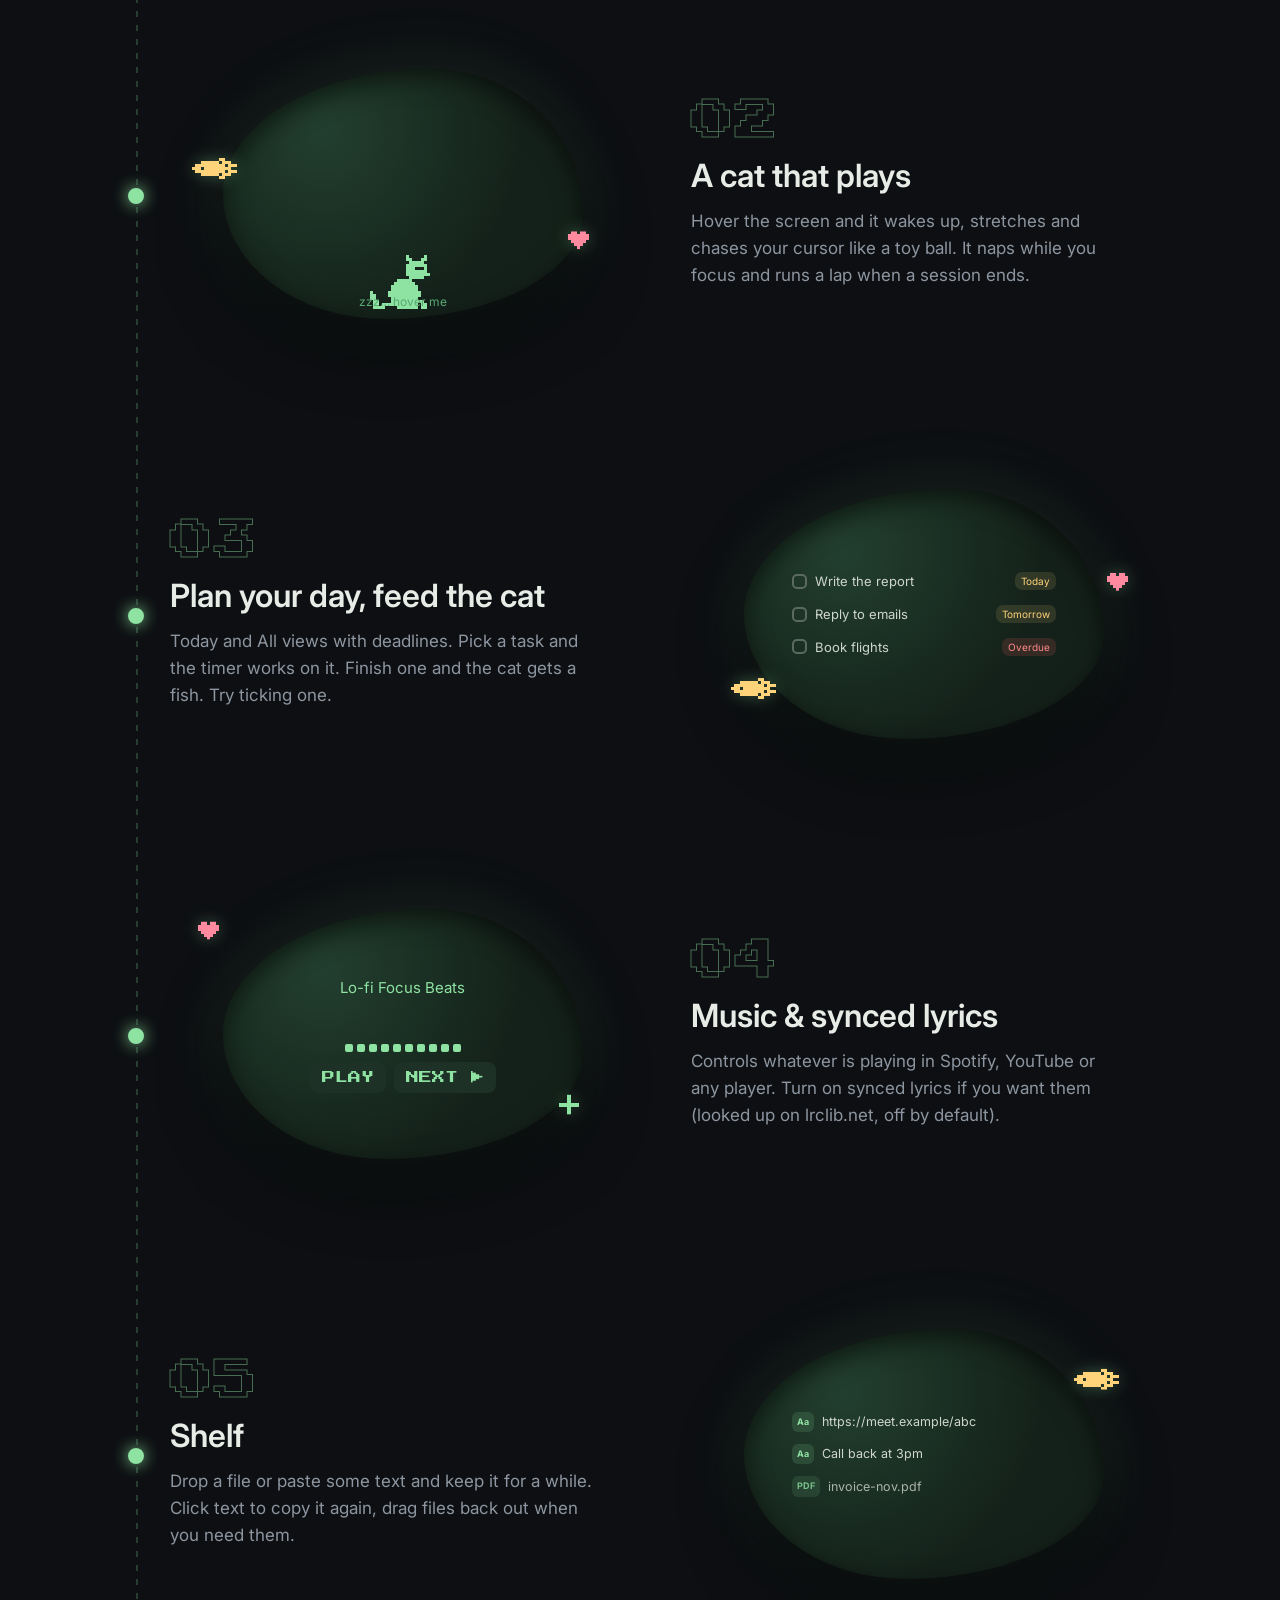
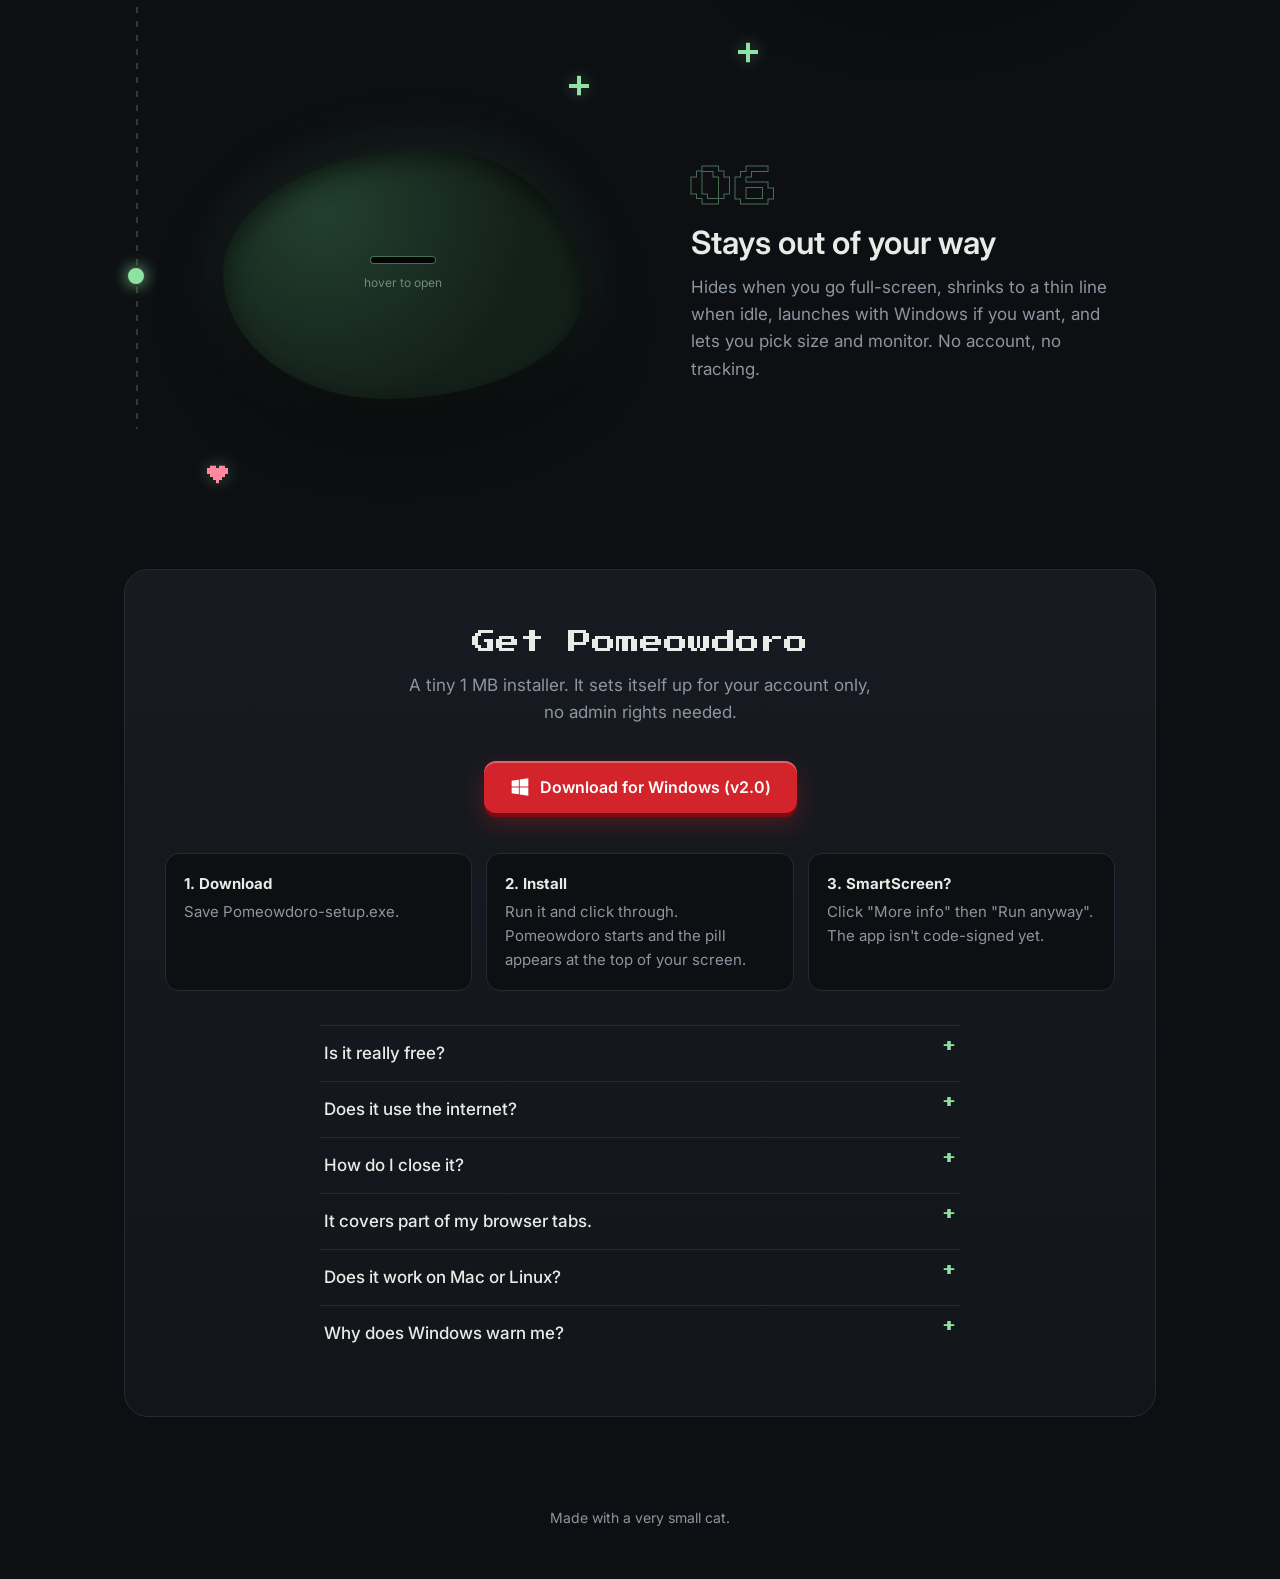
==== commit 6d67777d: "Landing: remove the page-wide cursor cat The cat that followed the mouse across the page, the glowin" ====
--- a/index.html
+++ b/index.html
@@ -84,8 +84,6 @@
 .faq p{color:var(--mute);margin-top:10px;font-size:15px}
 footer{text-align:center;color:var(--mute);font-size:14px;padding:20px 0 50px}
 /* page cat + toast + confetti */
-#pagecat{position:fixed;left:0;top:0;pointer-events:none;image-rendering:pixelated;z-index:40;opacity:.95;will-change:transform}
-#ptr{position:fixed;left:0;top:0;width:12px;height:12px;border-radius:50%;pointer-events:none;z-index:41;background:radial-gradient(circle at 35% 30%,#e4ffe9,#8fe3a2 60%);box-shadow:0 0 12px rgba(143,227,162,.8);opacity:0;transition:opacity .2s;will-change:transform}
 .pf{position:fixed;width:8px;height:8px;pointer-events:none;z-index:60;animation:pf .9s ease-out forwards}
 @keyframes pf{to{transform:translate(var(--dx),var(--dy)) rotate(180deg);opacity:0}}
 #toast{position:fixed;left:50%;bottom:28px;transform:translate(-50%,30px);background:#1d3126;color:var(--g);border:1px solid rgba(143,227,162,.4);padding:12px 18px;border-radius:12px;font-size:14px;opacity:0;transition:.3s;z-index:70;pointer-events:none;max-width:90vw;text-align:center}
@@ -185,10 +183,10 @@
 @media(max-width:700px){.demo iframe{zoom:.55}.demo{width:auto}}
 </style></head>
 <body>
-<canvas id="pagecat" width="320" height="220"></canvas><div id="ptr"></div><div id="toast"></div>
+<div id="toast"></div>
 <div class="wrap">
   <nav><a class="logo" href="#">POMEOWDORO</a>
-    <div class="r"><a href="#features">Features</a><a href="#download">Download</a><button class="toggle" id="cattoggle" title="Toggle the cat that follows your mouse">CAT: ON</button></div></nav>
+    <div class="r"><a href="#features">Features</a><a href="#download">Download</a></div></nav>
 
   <!-- 1. HERO -->
   <header class="hero">
@@ -329,20 +327,6 @@
   let i=0;(function n(){el.textContent=txt.slice(0,++i);if(i<txt.length)setTimeout(n,22);else setTimeout(()=>el.classList.remove('type'),1500)})();
 })();
 
-/* ---------- cat that follows the page cursor ---------- */
-const pc=$('pagecat'),ptr=$('ptr');
-let pageCat=null,catOn=!reduce;
-if(catOn){
-  pageCat=chaser(pc,{w:84,bounds:()=>({w:innerWidth,h:innerHeight}),offset:[-56,16],sleepy:false,speed:260});
-}
-function applyCat(){pc.style.display=catOn?'block':'none';ptr.style.display=catOn?'block':'none';$('cattoggle').textContent='CAT: '+(catOn?'ON':'OFF');$('cattoggle').classList.toggle('off',!catOn)}
-$('cattoggle').onclick=()=>{catOn=!catOn;if(catOn&&!pageCat)pageCat=chaser(pc,{w:84,bounds:()=>({w:innerWidth,h:innerHeight}),offset:[-56,16],sleepy:false,speed:260});applyCat()};
-applyCat();
-let px=0,py=0,sx=0,sy=0;
-addEventListener('mousemove',e=>{px=e.clientX;py=e.clientY;ptr.style.opacity=1;if(pageCat)pageCat.set({x:px,y:py})});
-document.addEventListener('mouseleave',()=>{ptr.style.opacity=0});
-(function f(){sx+=(px-sx)*.35;sy+=(py-sy)*.35;ptr.style.transform=`translate(${sx-6}px,${sy-6}px)`;requestAnimationFrame(f)})();
-
 /* ---------- toast + confetti ---------- */
 let tt;function toast(m){const t=$('toast');t.textContent=m;t.classList.add('on');clearTimeout(tt);tt=setTimeout(()=>t.classList.remove('on'),4200)}
 function burst(x,y){
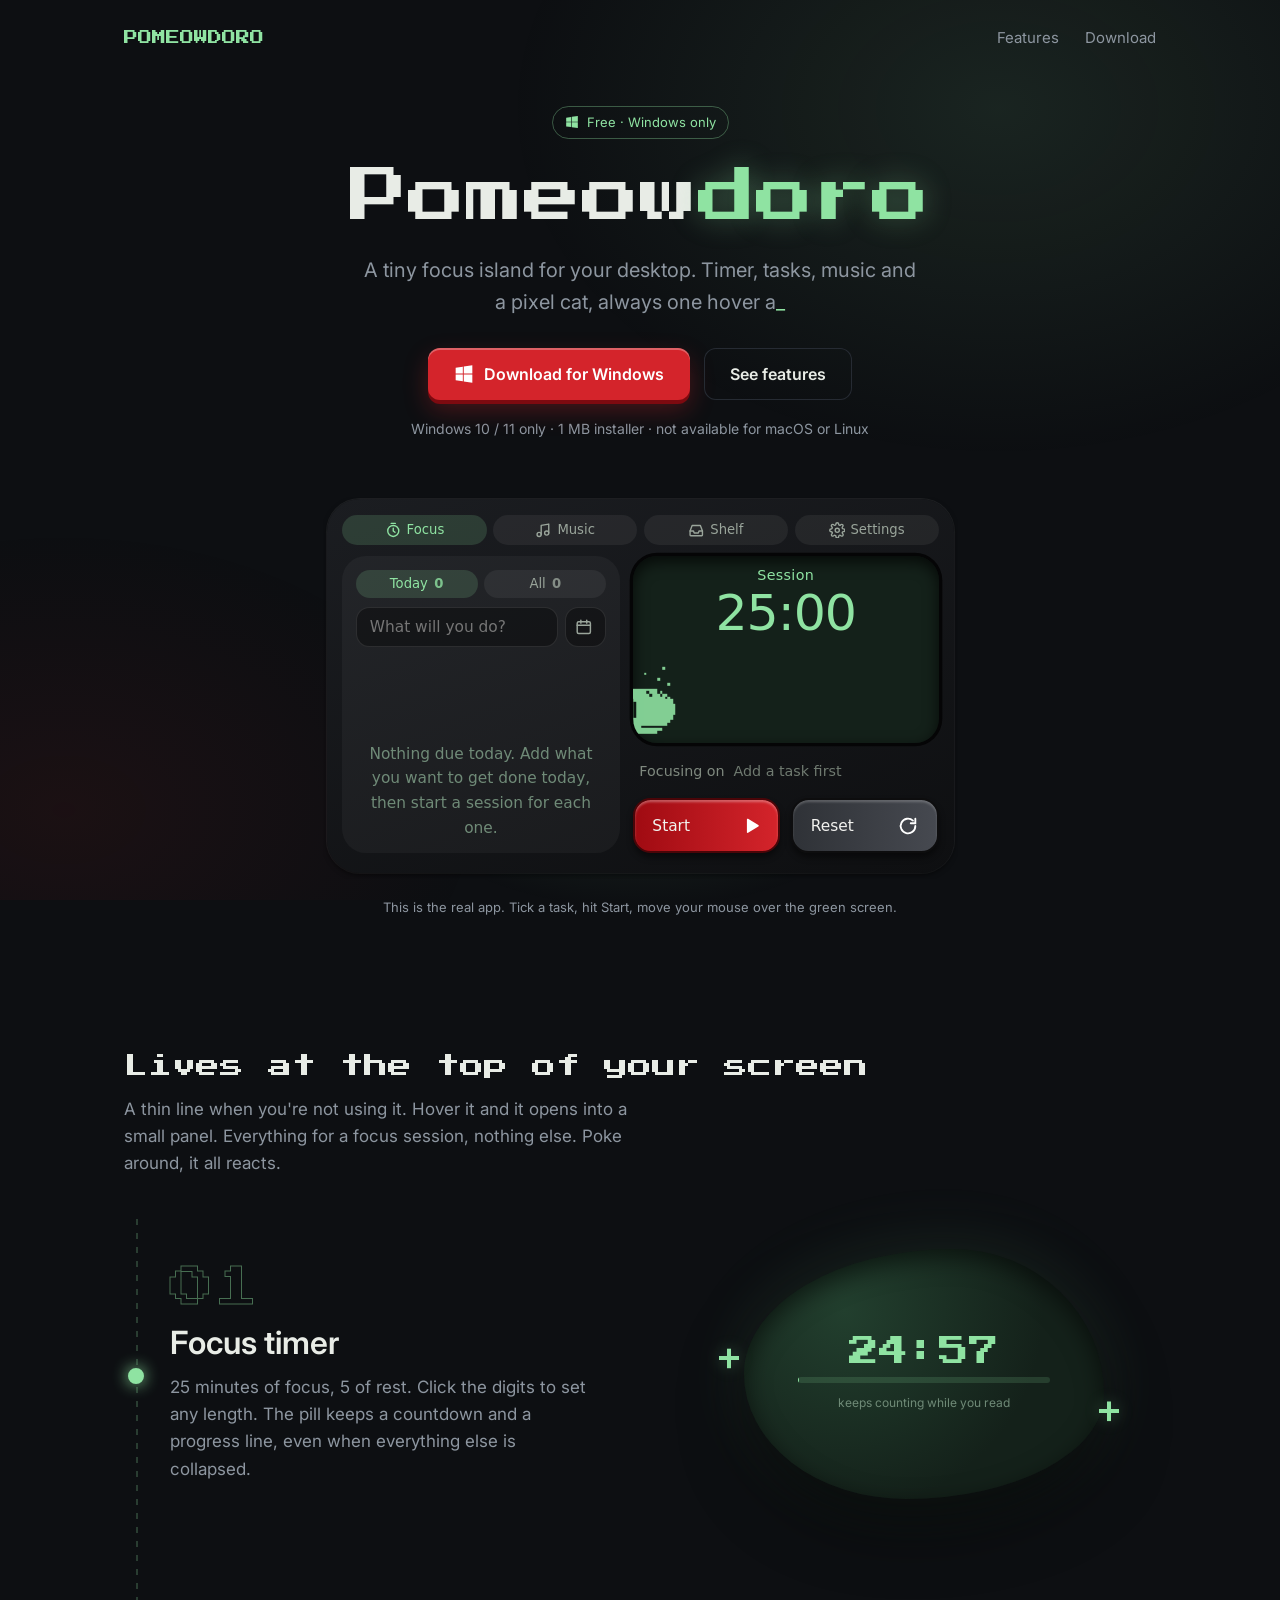
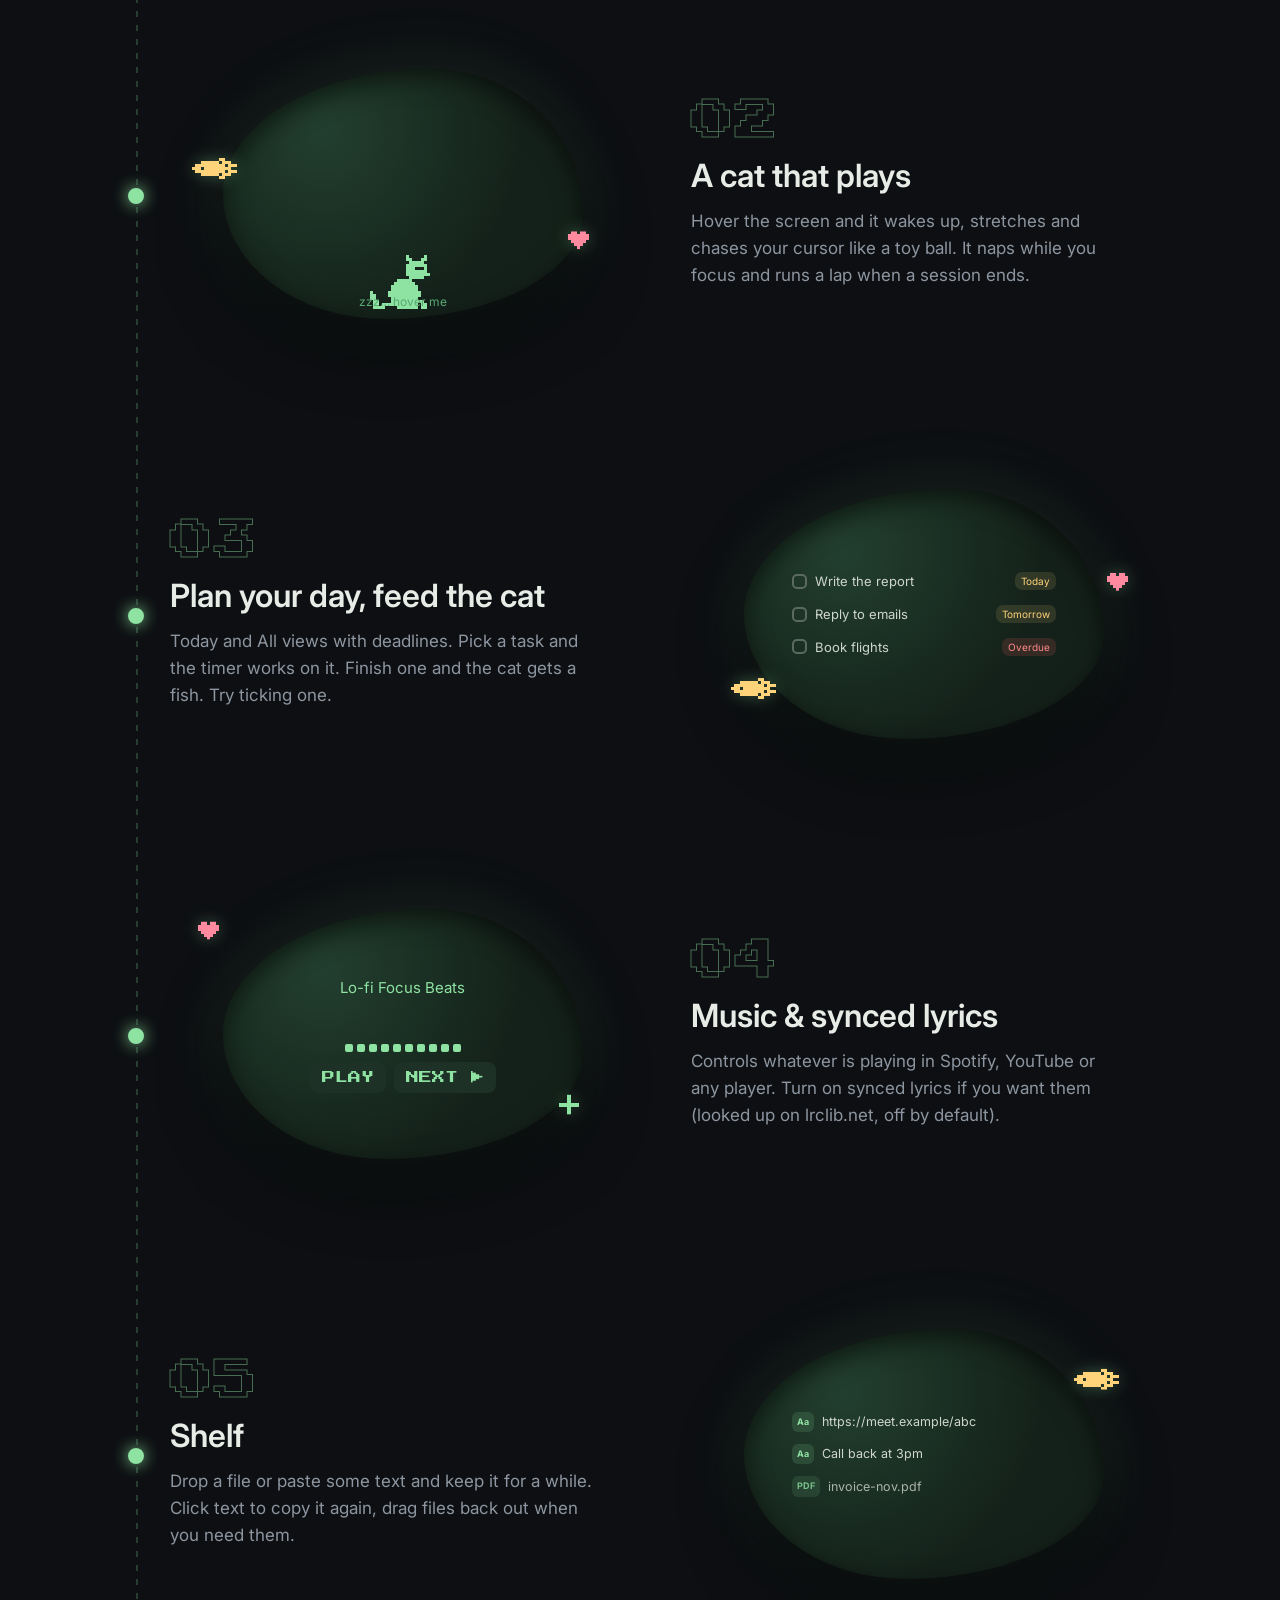
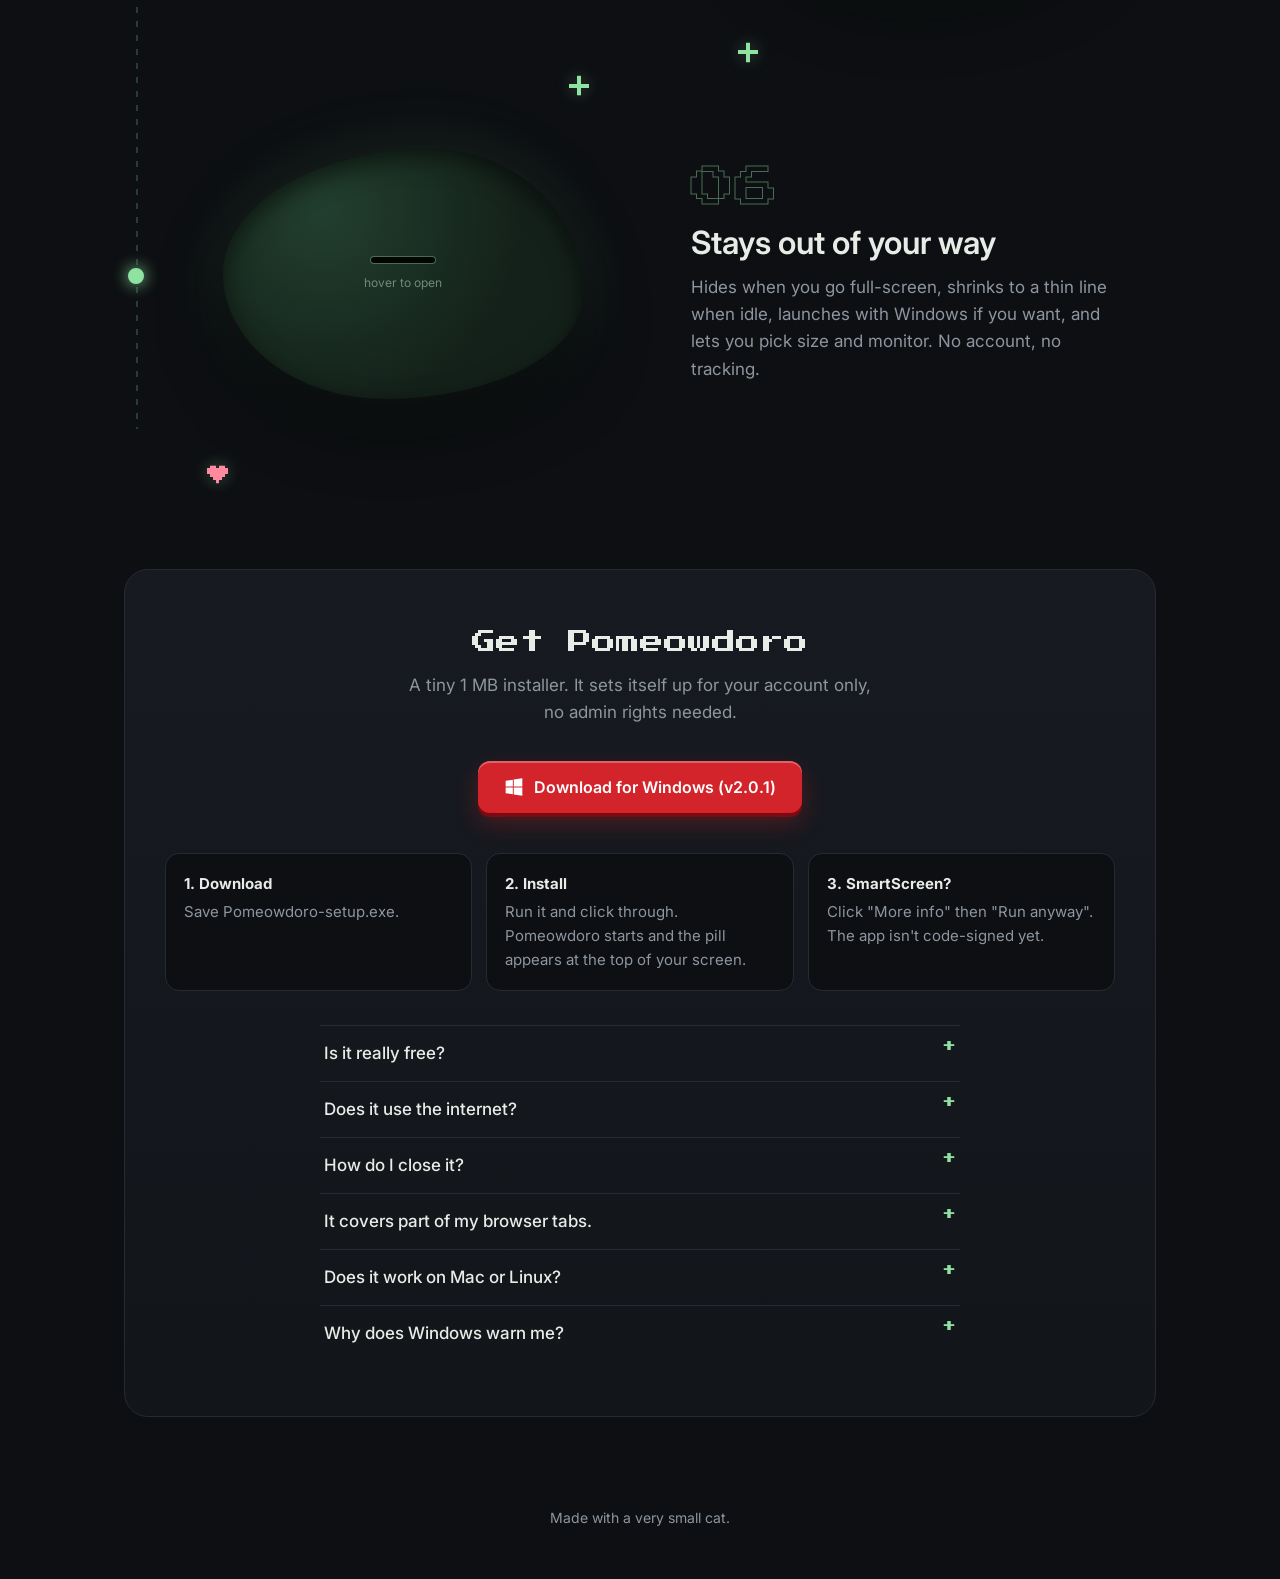
==== commit 2617a74e: "Landing: download points at v2.0.1, demo gets the session-end fix - Demo app code synced with Pomeow" ====
--- a/index.html
+++ b/index.html
@@ -201,7 +201,7 @@
       <p class="small">Windows 10 / 11 only · 1 MB installer · not available for macOS or Linux</p>
     </div>
     <div class="demo">
-      <iframe id="demo" src="demo/app.html?v=202611222324" title="Pomeowdoro live demo" scrolling="no"></iframe>
+      <iframe id="demo" src="demo/app.html?v=202611241401" title="Pomeowdoro live demo" scrolling="no"></iframe>
       <div class="hint">This is the real app. Tick a task, hit Start, move your mouse over the green screen.</div>
     </div>
   </header>
@@ -266,7 +266,7 @@
     <div class="dl rv">
       <h2>Get Pomeowdoro</h2>
       <p class="s">A tiny 1 MB installer. It sets itself up for your account only, no admin rights needed.</p>
-      <a class="btn dlbtn" href="https://github.com/mmonzera/pomeowdoro-landing/releases/latest/download/Pomeowdoro-setup.exe"><svg class="win" viewBox="0 0 24 24" width="20" height="20" fill="currentColor"><path d="M2 4.5l8.6-1.2v8.1H2zM11.7 3.1L22 1.6v9.8H11.7zM2 12.6h8.6v8.1L2 19.5zM11.7 12.6H22v9.8l-10.3-1.4z"/></svg> Download for Windows (v2.0)</a>
+      <a class="btn dlbtn" href="https://github.com/mmonzera/pomeowdoro-landing/releases/latest/download/Pomeowdoro-setup.exe"><svg class="win" viewBox="0 0 24 24" width="20" height="20" fill="currentColor"><path d="M2 4.5l8.6-1.2v8.1H2zM11.7 3.1L22 1.6v9.8H11.7zM2 12.6h8.6v8.1L2 19.5zM11.7 12.6H22v9.8l-10.3-1.4z"/></svg> Download for Windows (v2.0.1)</a>
       <div class="steps">
         <div><b>1. Download</b>Save Pomeowdoro-setup.exe.</div>
         <div><b>2. Install</b>Run it and click through. Pomeowdoro starts and the pill appears at the top of your screen.</div>
